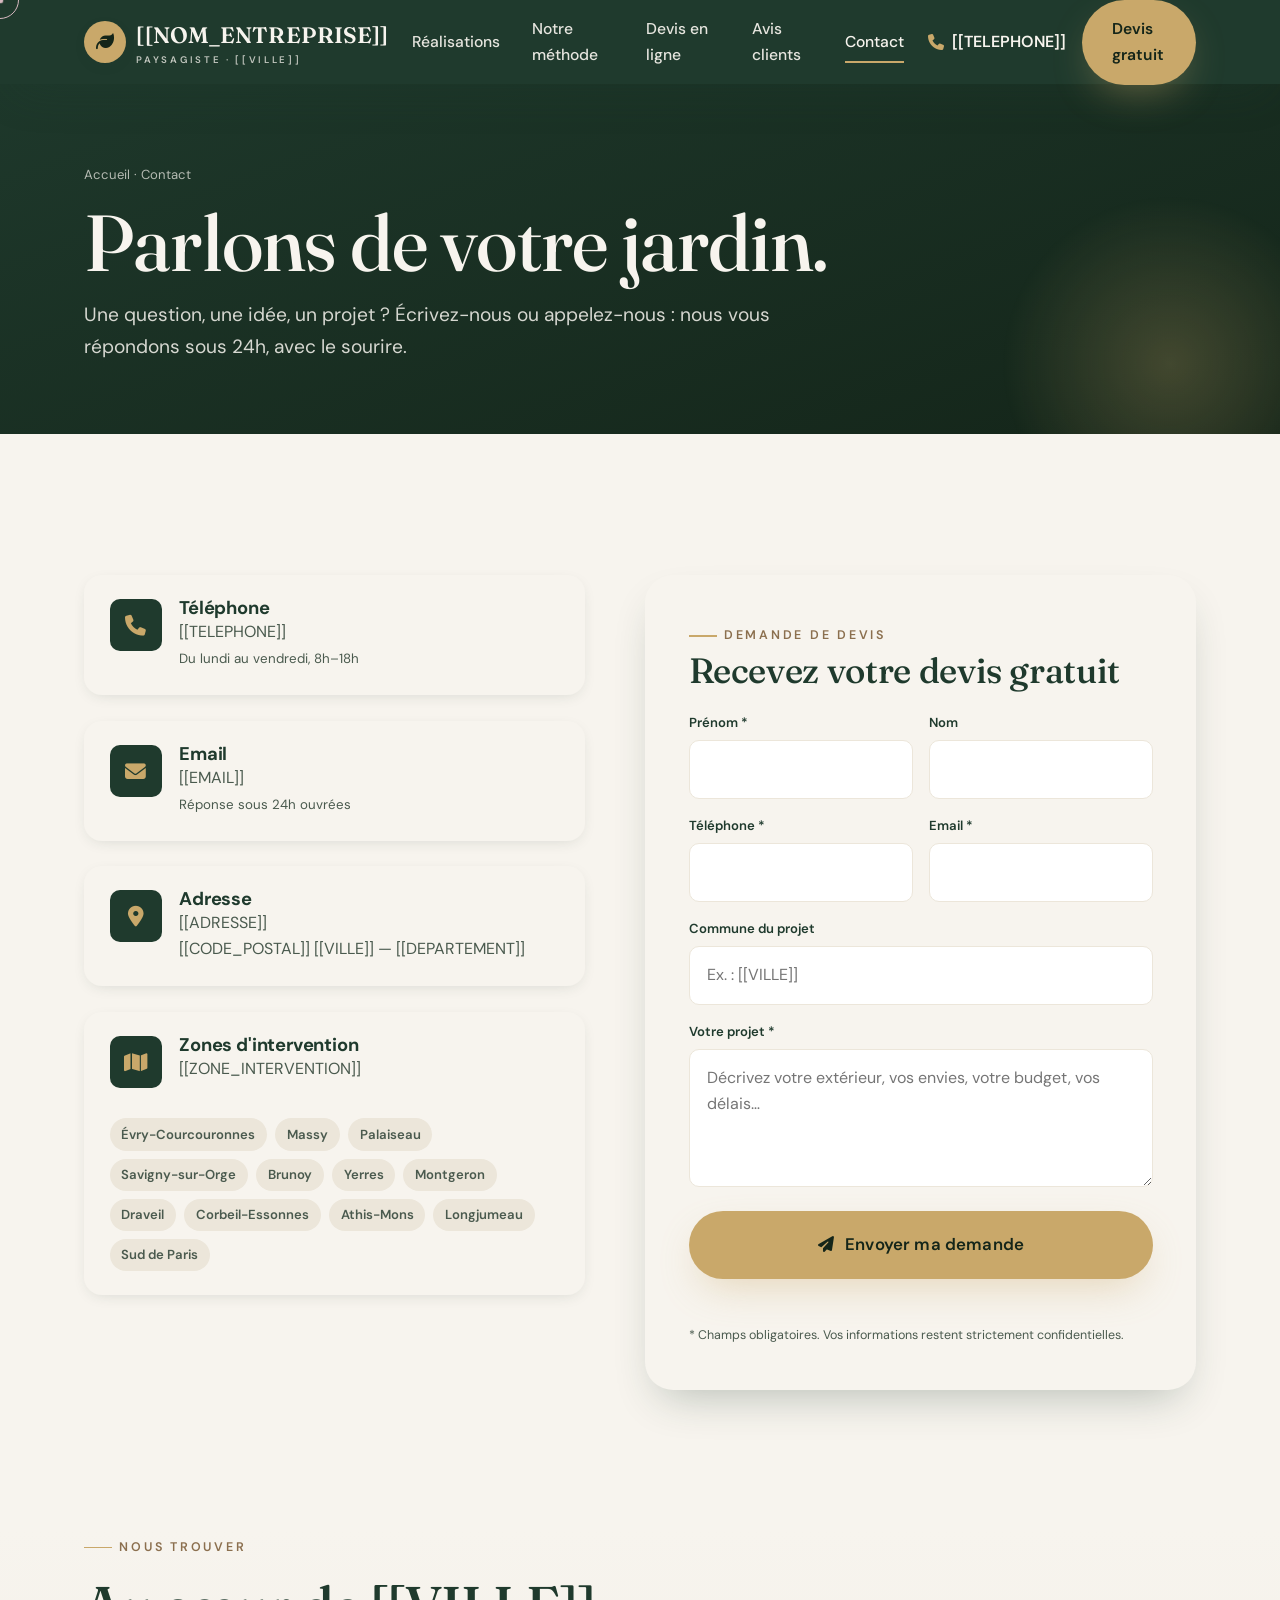
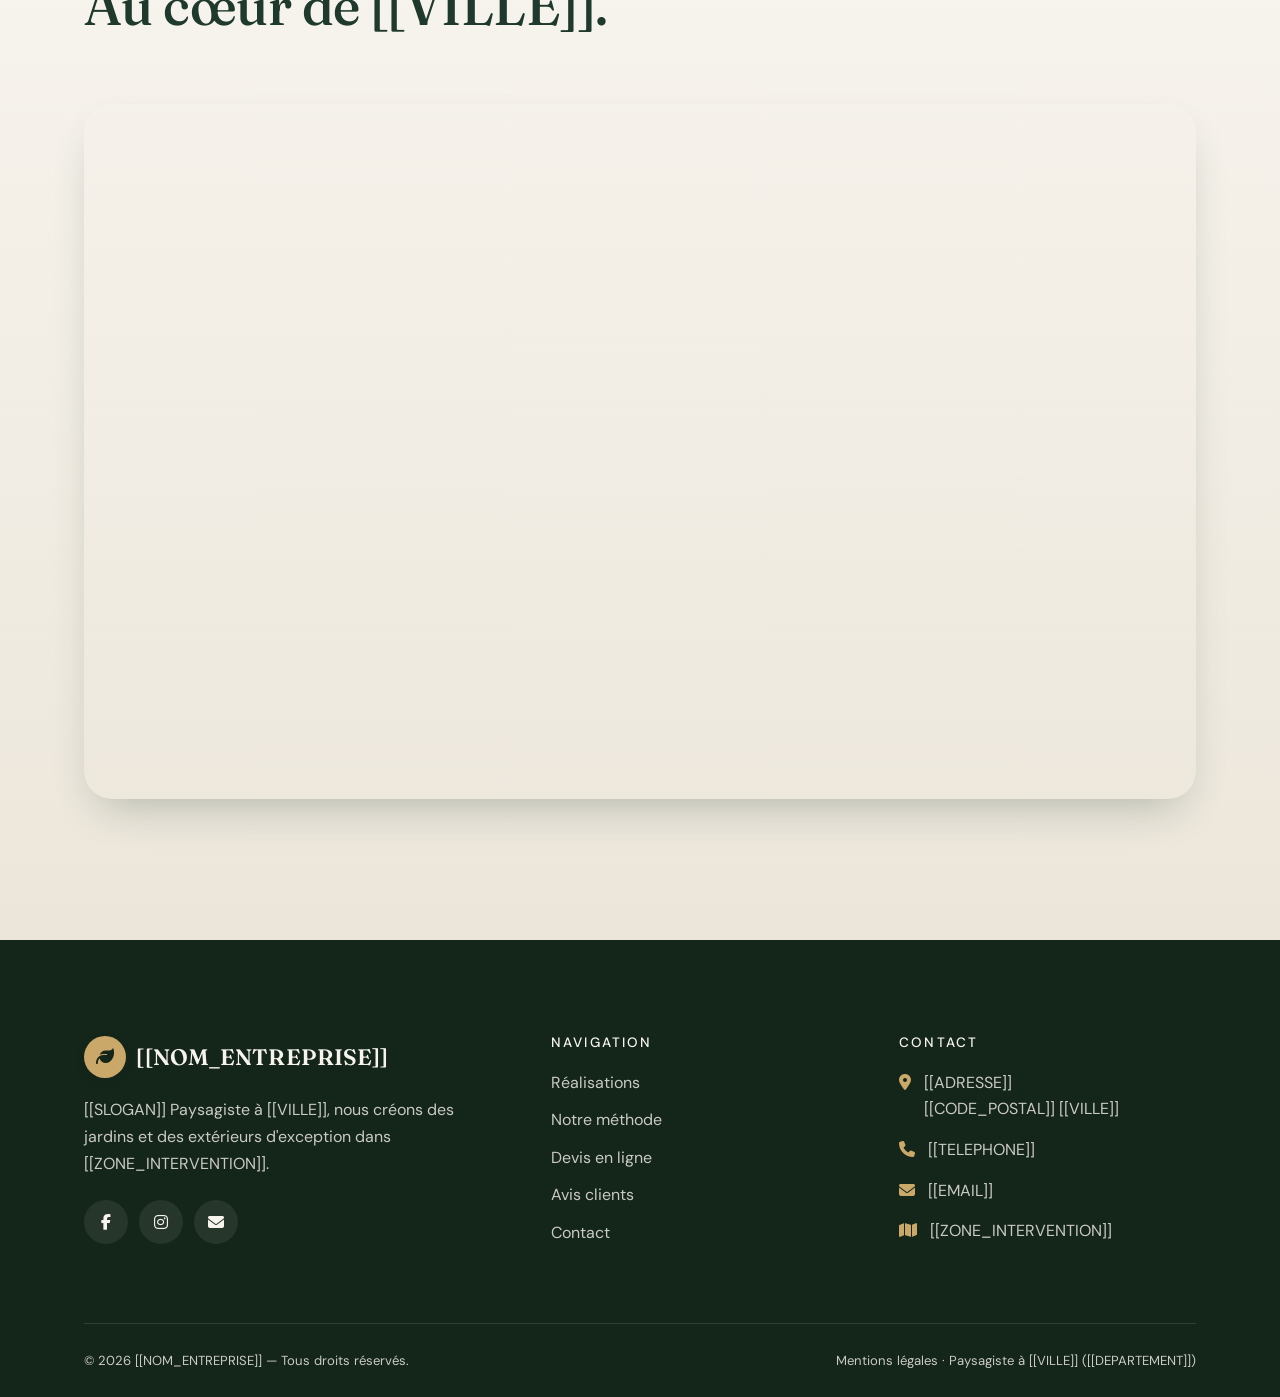
==== contact.html @ 87863a1e "first commit" ====
<!DOCTYPE html>
<html lang="fr">
<!-- =========================================================================
     VARIABLES À PERSONNALISER (présentes dans ce fichier)
     [[NOM_ENTREPRISE]] [[SLOGAN]] [[TELEPHONE]] [[TELEPHONE_INTL]] [[EMAIL]]
     [[ADRESSE]] [[CODE_POSTAL]] [[VILLE]] [[DEPARTEMENT]] [[ZONE_INTERVENTION]]
     [[NOTE_GOOGLE]] [[URL_FACEBOOK]] [[URL_INSTAGRAM]] [[URL_SITE]] [[FORMSPREE_ENDPOINT]]
     -> Voir PERSONNALISATION.md. La carte Google Maps utilise [[ADRESSE]] / [[VILLE]].
     ========================================================================= -->
<head>
  <meta charset="UTF-8">
  <meta name="viewport" content="width=device-width, initial-scale=1.0">

  <title>Contact — Paysagiste à [[VILLE]] | [[NOM_ENTREPRISE]]</title>
  <meta name="description" content="Contactez [[NOM_ENTREPRISE]], paysagiste à [[VILLE]] ([[DEPARTEMENT]]). Devis gratuit sous 24h. Téléphone [[TELEPHONE]], email [[EMAIL]]. Intervention dans [[ZONE_INTERVENTION]].">
  <link rel="canonical" href="[[URL_SITE]]/contact.html">
  <meta name="theme-color" content="#1F3A2D">

  <meta property="og:type" content="website">
  <meta property="og:title" content="Contact — [[NOM_ENTREPRISE]], paysagiste à [[VILLE]]">
  <meta property="og:description" content="Demandez votre devis gratuit. Paysagiste à [[VILLE]] et dans [[ZONE_INTERVENTION]].">
  <meta property="og:image" content="[[URL_SITE]]/images/og-image.svg">

  <link rel="icon" href="data:image/svg+xml,<svg xmlns='http://www.w3.org/2000/svg' viewBox='0 0 32 32'><rect width='32' height='32' rx='8' fill='%231F3A2D'/><text x='16' y='22' font-size='18' text-anchor='middle' fill='%23C9A86A' font-family='serif'>P</text></svg>">

  <link rel="preconnect" href="https://fonts.googleapis.com">
  <link rel="preconnect" href="https://fonts.gstatic.com" crossorigin>
  <link href="https://fonts.googleapis.com/css2?family=Fraunces:ital,opsz,wght@0,9..144,400;0,9..144,500;0,9..144,600;1,9..144,400&family=DM+Sans:opsz,wght@9..40,400;9..40,500;9..40,600;9..40,700&display=swap" rel="stylesheet">
  <link rel="stylesheet" href="https://cdnjs.cloudflare.com/ajax/libs/font-awesome/6.5.2/css/all.min.css">
  <link rel="stylesheet" href="style.css">

  <!-- Données structurées (page contact) -->
  <script type="application/ld+json">
  {
    "@context": "https://schema.org",
    "@type": "LandscapingBusiness",
    "name": "[[NOM_ENTREPRISE]]",
    "url": "[[URL_SITE]]",
    "telephone": "[[TELEPHONE_INTL]]",
    "email": "[[EMAIL]]",
    "address": {
      "@type": "PostalAddress",
      "streetAddress": "[[ADRESSE]]",
      "postalCode": "[[CODE_POSTAL]]",
      "addressLocality": "[[VILLE]]",
      "addressRegion": "[[DEPARTEMENT]]",
      "addressCountry": "FR"
    },
    "areaServed": "[[ZONE_INTERVENTION]]",
    "openingHours": "Mo-Fr 08:00-18:00"
  }
  </script>
</head>
<body>
  <a class="skip-link" href="#main">Aller au contenu</a>

  <!-- HEADER -->
  <header class="header header--solid">
    <div class="header__inner">
      <a class="brand" href="index.html" aria-label="[[NOM_ENTREPRISE]] — accueil">
        <span class="brand__mark"><i class="fa-solid fa-leaf" aria-hidden="true"></i></span>
        <span class="brand__name">[[NOM_ENTREPRISE]]<span class="brand__sub">Paysagiste · [[VILLE]]</span></span>
      </a>
      <nav class="nav" aria-label="Navigation principale">
        <a class="nav__link" href="realisations.html">Réalisations</a>
        <a class="nav__link" href="index.html#processus">Notre méthode</a>
        <a class="nav__link" href="index.html#simulateur">Devis en ligne</a>
        <a class="nav__link" href="index.html#temoignages">Avis clients</a>
        <a class="nav__link" href="contact.html" aria-current="page">Contact</a>
      </nav>
      <div class="header__cta">
        <a class="header__tel" href="tel:[[TELEPHONE_INTL]]"><i class="fa-solid fa-phone" aria-hidden="true"></i> [[TELEPHONE]]</a>
        <a class="btn btn--or" href="#form" data-magnetic="0.25">Devis gratuit</a>
        <button class="burger" aria-label="Ouvrir le menu" aria-controls="mobile-menu" aria-expanded="false"><span></span><span></span><span></span></button>
      </div>
    </div>
  </header>

  <nav class="mobile-menu" id="mobile-menu" aria-label="Menu mobile">
    <a href="realisations.html">Réalisations <i class="fa-solid fa-arrow-right"></i></a>
    <a href="index.html#processus">Notre méthode <i class="fa-solid fa-arrow-right"></i></a>
    <a href="index.html#simulateur">Devis en ligne <i class="fa-solid fa-arrow-right"></i></a>
    <a href="index.html#temoignages">Avis clients <i class="fa-solid fa-arrow-right"></i></a>
    <a href="contact.html">Contact <i class="fa-solid fa-arrow-right"></i></a>
    <a class="btn btn--or" href="#form">Obtenir mon devis gratuit</a>
  </nav>

  <main id="main">
    <!-- PAGE HERO -->
    <section class="page-hero" aria-label="Contact">
      <div class="container">
        <p class="page-hero__crumb"><a href="index.html">Accueil</a> · Contact</p>
        <h1 class="h-display" data-reveal>Parlons de votre jardin.</h1>
        <p class="lead" data-reveal data-reveal-delay="120">Une question, une idée, un projet ? Écrivez-nous ou appelez-nous : nous vous répondons sous 24h, avec le sourire.</p>
      </div>
    </section>

    <!-- CONTACT -->
    <section class="section section--cream" aria-label="Coordonnées et formulaire">
      <div class="container">
        <div class="contact-grid">
          <!-- Infos -->
          <div class="contact-info">
            <div class="contact-card" data-reveal>
              <span class="contact-card__icon"><i class="fa-solid fa-phone"></i></span>
              <div><h3>Téléphone</h3><p><a href="tel:[[TELEPHONE_INTL]]">[[TELEPHONE]]</a><br><small>Du lundi au vendredi, 8h–18h</small></p></div>
            </div>
            <div class="contact-card" data-reveal data-reveal-delay="80">
              <span class="contact-card__icon"><i class="fa-solid fa-envelope"></i></span>
              <div><h3>Email</h3><p><a href="mailto:[[EMAIL]]">[[EMAIL]]</a><br><small>Réponse sous 24h ouvrées</small></p></div>
            </div>
            <div class="contact-card" data-reveal data-reveal-delay="160">
              <span class="contact-card__icon"><i class="fa-solid fa-location-dot"></i></span>
              <div><h3>Adresse</h3><p>[[ADRESSE]]<br>[[CODE_POSTAL]] [[VILLE]] — [[DEPARTEMENT]]</p></div>
            </div>
            <div class="contact-card" data-reveal data-reveal-delay="240" style="flex-direction:column;align-items:flex-start">
              <div style="display:flex;gap:1.1rem;align-items:flex-start">
                <span class="contact-card__icon"><i class="fa-solid fa-map"></i></span>
                <div><h3>Zones d'intervention</h3><p>[[ZONE_INTERVENTION]]</p></div>
              </div>
              <div class="contact-zones" data-zones aria-label="Communes desservies"></div>
            </div>
          </div>

          <!-- Formulaire -->
          <div id="form" class="form-panel" data-reveal="right">
            <span class="eyebrow">Demande de devis</span>
            <h2 style="margin:.4rem 0 1.4rem;font-size:clamp(1.6rem,3vw,2.2rem)">Recevez votre devis gratuit</h2>
            <form class="js-form" action="[[FORMSPREE_ENDPOINT]]" method="POST" novalidate>
              <input type="text" name="_gotcha" class="hp" tabindex="-1" autocomplete="off" aria-hidden="true">
              <input type="hidden" name="_subject" value="Nouvelle demande de contact — [[NOM_ENTREPRISE]]">
              <input type="hidden" name="provenance" value="Page contact">
              <div class="field-row">
                <div class="field"><label for="c-prenom">Prénom *</label><input id="c-prenom" name="prénom" required></div>
                <div class="field"><label for="c-nom">Nom</label><input id="c-nom" name="nom"></div>
              </div>
              <div class="field-row">
                <div class="field"><label for="c-tel">Téléphone *</label><input id="c-tel" name="téléphone" type="tel" required></div>
                <div class="field"><label for="c-email">Email *</label><input id="c-email" name="email" type="email" required></div>
              </div>
              <div class="field"><label for="c-ville">Commune du projet</label><input id="c-ville" name="commune" placeholder="Ex. : [[VILLE]]"></div>
              <div class="field"><label for="c-msg">Votre projet *</label><textarea id="c-msg" name="message" rows="4" required placeholder="Décrivez votre extérieur, vos envies, votre budget, vos délais…"></textarea></div>
              <button type="submit" class="btn btn--or btn--block btn--lg"><i class="fa-solid fa-paper-plane"></i> Envoyer ma demande</button>
              <p class="form-status" role="status" aria-live="polite"></p>
              <p style="font-size:.78rem;color:var(--c-encre-2);margin-top:.8rem">* Champs obligatoires. Vos informations restent strictement confidentielles.</p>
            </form>
          </div>
        </div>
      </div>
    </section>

    <!-- CARTE GOOGLE MAPS -->
    <section class="section section--soft" style="padding-top:0" aria-label="Localisation">
      <div class="container">
        <div class="section-head" data-reveal>
          <span class="eyebrow">Nous trouver</span>
          <h2>Au cœur de [[VILLE]].</h2>
        </div>
        <!-- La carte recherche [[ADRESSE]], [[CODE_POSTAL]] [[VILLE]].
             Pour une carte « pro » avec clé API, remplacez par un embed Google Maps personnalisé. -->
        <div class="map-embed" data-reveal>
          <iframe
            title="Localisation de [[NOM_ENTREPRISE]] à [[VILLE]]"
            src="https://www.google.com/maps?q=[[ADRESSE]],+[[CODE_POSTAL]]+[[VILLE]]&output=embed"
            loading="lazy" referrerpolicy="no-referrer-when-downgrade" allowfullscreen></iframe>
        </div>
      </div>
    </section>
  </main>

  <!-- FOOTER -->
  <footer class="footer">
    <div class="container">
      <div class="footer__grid">
        <div class="footer__about-col">
          <a class="brand" href="index.html"><span class="brand__mark"><i class="fa-solid fa-leaf"></i></span><span class="brand__name">[[NOM_ENTREPRISE]]</span></a>
          <p class="footer__about">[[SLOGAN]] Paysagiste à [[VILLE]], nous créons des jardins et des extérieurs d'exception dans [[ZONE_INTERVENTION]].</p>
          <div class="footer__social">
            <a href="[[URL_FACEBOOK]]" aria-label="Facebook" target="_blank" rel="noopener"><i class="fa-brands fa-facebook-f"></i></a>
            <a href="[[URL_INSTAGRAM]]" aria-label="Instagram" target="_blank" rel="noopener"><i class="fa-brands fa-instagram"></i></a>
            <a href="mailto:[[EMAIL]]" aria-label="Email"><i class="fa-solid fa-envelope"></i></a>
          </div>
        </div>
        <div>
          <h4>Navigation</h4>
          <ul class="footer__list">
            <li><a href="realisations.html">Réalisations</a></li>
            <li><a href="index.html#processus">Notre méthode</a></li>
            <li><a href="index.html#simulateur">Devis en ligne</a></li>
            <li><a href="index.html#temoignages">Avis clients</a></li>
            <li><a href="contact.html">Contact</a></li>
          </ul>
        </div>
        <div>
          <h4>Contact</h4>
          <ul class="footer__contact">
            <li><i class="fa-solid fa-location-dot"></i> <span>[[ADRESSE]]<br>[[CODE_POSTAL]] [[VILLE]]</span></li>
            <li><i class="fa-solid fa-phone"></i> <a href="tel:[[TELEPHONE_INTL]]">[[TELEPHONE]]</a></li>
            <li><i class="fa-solid fa-envelope"></i> <a href="mailto:[[EMAIL]]">[[EMAIL]]</a></li>
            <li><i class="fa-solid fa-map"></i> <span>[[ZONE_INTERVENTION]]</span></li>
          </ul>
        </div>
      </div>
      <div class="footer__bottom">
        <span>© <span data-year>2026</span> [[NOM_ENTREPRISE]] — Tous droits réservés.</span>
        <span><a href="contact.html">Mentions légales</a> · Paysagiste à [[VILLE]] ([[DEPARTEMENT]])</span>
      </div>
    </div>
  </footer>

  <script src="config.js"></script>
  <script src="animations.js" defer></script>
  <script src="script.js" defer></script>
</body>
</html>
---- style.css ----
/* =========================================================================
   style.css — [[NOM_ENTREPRISE]] · Paysagiste premium
   -------------------------------------------------------------------------
   Sommaire
   01. Variables & thème (charte graphique)
   02. Reset & base
   03. Typographie
   04. Utilitaires de mise en page (container, section, titres)
   05. Boutons
   06. Header / navigation / menu mobile
   07. Hero (vidéo plein écran + réassurance)
   08. Compteurs / barre de réassurance
   09. Slider Avant / Après
   10. Cartes Réalisations (tilt 3D)
   11. Timeline Processus
   12. Simulateur de devis
   13. Témoignages (carrousel)
   14. CTA final
   15. Footer
   16. Modale / lightbox
   17. Page Réalisations (filtres + galerie)
   18. Page Contact
   19. Animations (reveals, feuilles, curseur)
   20. Accessibilité & prefers-reduced-motion
   21. Responsive
   ========================================================================= */

/* ============================ 01. VARIABLES ============================ */
:root {
  /* Couleurs charte */
  --c-foret:   #1F3A2D;   /* vert forêt profond, dominant */
  --c-foret-d: #142519;   /* forêt très sombre */
  --c-sauge:   #7C8A5E;   /* vert sauge / olive secondaire */
  --c-terre:   #8B6F4E;   /* terre / taupe chaud */
  --c-creme:   #F7F4EE;   /* blanc cassé */
  --c-creme-d: #ECE6DA;   /* crème ombré */
  --c-or:      #C9A86A;   /* accent doré / bronze */
  --c-or-clair:#E4D2A8;
  --c-encre:   #1B2A20;   /* texte sur crème */
  --c-encre-2: #4A5A4E;   /* texte secondaire */
  --c-blanc:   #FFFFFF;

  /* Typo */
  --f-titre: 'Fraunces', 'Cormorant Garamond', Georgia, serif;
  --f-corps: 'DM Sans', 'Inter', system-ui, -apple-system, sans-serif;

  /* Rayons */
  --r-s: 10px;
  --r-m: 18px;
  --r-l: 28px;
  --r-xl: 40px;
  --r-pill: 999px;

  /* Ombres chaudes et profondes */
  --sh-s: 0 4px 16px -6px rgba(31, 58, 45, .18);
  --sh-m: 0 20px 44px -16px rgba(31, 58, 45, .30);
  --sh-l: 0 44px 90px -28px rgba(20, 37, 25, .42);
  --sh-or: 0 16px 40px -12px rgba(201, 168, 106, .45);

  /* Transitions */
  --t-rapide: .2s cubic-bezier(.4, 0, .2, 1);
  --t-doux:   .45s cubic-bezier(.22, 1, .36, 1);
  --t-elastique: .6s cubic-bezier(.34, 1.56, .64, 1);

  /* Rythme */
  --container: 1240px;
  --gut: clamp(20px, 5vw, 80px);

  --header-h: 84px;
}

/* ============================ 02. RESET & BASE ============================ */
*, *::before, *::after { box-sizing: border-box; }
* { margin: 0; }

html { scroll-behavior: smooth; -webkit-text-size-adjust: 100%; }

body {
  font-family: var(--f-corps);
  color: var(--c-encre);
  background: var(--c-creme);
  line-height: 1.65;
  font-size: clamp(16px, 1.05vw, 18px);
  -webkit-font-smoothing: antialiased;
  text-rendering: optimizeLegibility;
  overflow-x: hidden;
}

img, svg, video { display: block; max-width: 100%; }
img { height: auto; }
a { color: inherit; text-decoration: none; }
button { font: inherit; cursor: pointer; border: none; background: none; color: inherit; }
ul { list-style: none; padding: 0; }
input, textarea, select { font: inherit; color: inherit; }

::selection { background: var(--c-or); color: var(--c-foret-d); }

/* Lien d'évitement (accessibilité) */
.skip-link {
  position: absolute; left: 12px; top: -60px;
  background: var(--c-foret); color: var(--c-creme);
  padding: 12px 20px; border-radius: var(--r-s); z-index: 2000;
  transition: top var(--t-rapide);
}
.skip-link:focus { top: 12px; }

:focus-visible {
  outline: 3px solid var(--c-or);
  outline-offset: 3px;
  border-radius: 4px;
}

/* ============================ 03. TYPOGRAPHIE ============================ */
h1, h2, h3, h4 {
  font-family: var(--f-titre);
  font-weight: 500;
  line-height: 1.06;
  letter-spacing: -0.01em;
  color: var(--c-foret);
}
.h-display { font-size: clamp(2.6rem, 6.2vw, 5.2rem); font-weight: 500; line-height: 1.02; }
h2 { font-size: clamp(2rem, 4.4vw, 3.4rem); }
h3 { font-size: clamp(1.3rem, 2.2vw, 1.7rem); }

.eyebrow {
  font-family: var(--f-corps);
  text-transform: uppercase;
  letter-spacing: .22em;
  font-size: .78rem;
  font-weight: 600;
  color: var(--c-terre);
  display: inline-flex; align-items: center; gap: .6em;
}
.eyebrow::before {
  content: ""; width: 28px; height: 1.5px; background: var(--c-or);
}
.eyebrow--center { justify-content: center; }
.lead { font-size: clamp(1.05rem, 1.5vw, 1.25rem); color: var(--c-encre-2); }
.text-or { color: var(--c-or); }
.serif-italic { font-family: var(--f-titre); font-style: italic; }

/* ============================ 04. LAYOUT ============================ */
.container { width: 100%; max-width: var(--container); margin-inline: auto; padding-inline: var(--gut); }

section { position: relative; }
.section { padding-block: clamp(72px, 11vw, 150px); }
.section--cream { background: var(--c-creme); }
.section--foret { background: var(--c-foret); color: var(--c-creme); }
.section--soft { background: linear-gradient(180deg, var(--c-creme) 0%, var(--c-creme-d) 100%); }

.section-head { max-width: 720px; margin-bottom: clamp(40px, 6vw, 70px); }
.section-head--center { margin-inline: auto; text-align: center; }
.section-head h2 { margin-top: .35em; }
.section-head .lead { margin-top: 1.1em; }
.section--foret .section-head h2 { color: var(--c-creme); }
.section--foret .eyebrow { color: var(--c-or-clair); }

/* ============================ 05. BOUTONS ============================ */
.btn {
  --bg: var(--c-foret); --fg: var(--c-creme);
  position: relative;
  display: inline-flex; align-items: center; justify-content: center; gap: .65em;
  padding: 1.05em 1.9em;
  background: var(--bg); color: var(--fg);
  border-radius: var(--r-pill);
  font-weight: 600; font-size: .98rem;
  letter-spacing: .01em;
  box-shadow: var(--sh-m);
  transition: transform var(--t-elastique), box-shadow var(--t-doux), background var(--t-rapide);
  will-change: transform;
  overflow: hidden;
}
.btn::after {
  content: ""; position: absolute; inset: 0;
  background: radial-gradient(120px circle at var(--mx, 50%) var(--my, 50%), rgba(255,255,255,.18), transparent 60%);
  opacity: 0; transition: opacity var(--t-doux);
}
.btn:hover::after { opacity: 1; }
.btn:hover { transform: translateY(-3px); box-shadow: var(--sh-l); }
.btn:active { transform: translateY(-1px) scale(.99); }

.btn--or { --bg: var(--c-or); --fg: var(--c-foret-d); box-shadow: var(--sh-or); }
.btn--or:hover { background: var(--c-or-clair); }
.btn--ghost {
  --bg: transparent; --fg: var(--c-creme);
  box-shadow: inset 0 0 0 1.5px rgba(247,244,238,.55);
}
.btn--ghost:hover { background: rgba(247,244,238,.12); box-shadow: inset 0 0 0 1.5px var(--c-creme); }
.btn--dark { --bg: var(--c-foret); --fg: var(--c-creme); }
.btn--lg { padding: 1.2em 2.3em; font-size: 1.05rem; }
.btn--block { width: 100%; }
.btn i { font-size: .95em; }

.link-arrow {
  display: inline-flex; align-items: center; gap: .5em;
  font-weight: 600; color: var(--c-foret);
  border-bottom: 1.5px solid transparent; padding-bottom: 2px;
  transition: gap var(--t-doux), border-color var(--t-doux);
}
.link-arrow i { transition: transform var(--t-doux); }
.link-arrow:hover { gap: .9em; border-color: var(--c-or); }
.link-arrow:hover i { transform: translateX(3px); }

/* ============================ 06. HEADER ============================ */
.header {
  position: fixed; inset: 0 0 auto 0; z-index: 1000;
  height: var(--header-h);
  display: flex; align-items: center;
  transition: background var(--t-doux), box-shadow var(--t-doux), height var(--t-doux);
}
.header__inner {
  width: 100%; max-width: var(--container); margin-inline: auto;
  padding-inline: var(--gut);
  display: flex; align-items: center; justify-content: space-between; gap: 1.5rem;
}
.brand { display: inline-flex; align-items: center; gap: .65rem; color: var(--c-creme); }
.brand__mark {
  width: 42px; height: 42px; border-radius: 50%;
  display: grid; place-items: center;
  background: var(--c-or); color: var(--c-foret-d);
  font-size: 1.15rem; box-shadow: var(--sh-s);
  transition: transform var(--t-elastique);
}
.brand:hover .brand__mark { transform: rotate(-12deg) scale(1.06); }
.brand__name { font-family: var(--f-titre); font-size: 1.4rem; font-weight: 600; letter-spacing: .005em; }
.brand__sub { display:block; font-family: var(--f-corps); font-size:.6rem; letter-spacing:.28em; text-transform:uppercase; opacity:.75; margin-top:-2px;}

.nav { display: flex; align-items: center; gap: clamp(1.2rem, 2.5vw, 2.4rem); }
.nav__link {
  position: relative; color: var(--c-creme); font-weight: 500; font-size: .98rem;
  padding: .4em 0; opacity: .92;
  transition: opacity var(--t-rapide);
}
.nav__link::after {
  content: ""; position: absolute; left: 0; bottom: -2px; height: 2px; width: 0;
  background: var(--c-or); transition: width var(--t-doux);
}
.nav__link:hover, .nav__link[aria-current="page"] { opacity: 1; }
.nav__link:hover::after, .nav__link[aria-current="page"]::after { width: 100%; }

.header__cta { display: inline-flex; align-items: center; gap: 1rem; }
.header__tel { color: var(--c-creme); font-weight: 600; display: inline-flex; align-items: center; gap: .5em; }
.header__tel i { color: var(--c-or); }

/* État après scroll : header opaque */
.header.is-scrolled {
  background: rgba(20, 37, 25, .82);
  backdrop-filter: blur(14px) saturate(1.2);
  -webkit-backdrop-filter: blur(14px) saturate(1.2);
  box-shadow: 0 10px 40px -20px rgba(0,0,0,.6);
  height: 72px;
}

/* Header sur fond clair (pages secondaires) */
.header--solid { background: var(--c-foret); box-shadow: var(--sh-m); }

/* Burger */
.burger {
  display: none; width: 46px; height: 46px; border-radius: var(--r-s);
  position: relative; z-index: 1100;
}
.burger span {
  position: absolute; left: 11px; right: 11px; height: 2px; border-radius: 2px;
  background: var(--c-creme); transition: transform var(--t-doux), opacity var(--t-rapide), top var(--t-doux);
}
.burger span:nth-child(1) { top: 16px; }
.burger span:nth-child(2) { top: 22px; }
.burger span:nth-child(3) { top: 28px; }
.burger.is-open span:nth-child(1) { top: 22px; transform: rotate(45deg); }
.burger.is-open span:nth-child(2) { opacity: 0; }
.burger.is-open span:nth-child(3) { top: 22px; transform: rotate(-45deg); }

/* Drawer mobile */
.mobile-menu {
  position: fixed; inset: 0; z-index: 1050;
  background: var(--c-foret-d);
  display: flex; flex-direction: column; justify-content: center; gap: .4rem;
  padding: var(--gut);
  transform: translateY(-100%);
  transition: transform var(--t-doux);
  visibility: hidden;
}
.mobile-menu.is-open { transform: translateY(0); visibility: visible; }
.mobile-menu a {
  color: var(--c-creme); font-family: var(--f-titre); font-size: 2rem; padding: .35em 0;
  border-bottom: 1px solid rgba(247,244,238,.1);
  display: flex; justify-content: space-between; align-items: center;
}
.mobile-menu a i { color: var(--c-or); font-size: 1rem; }
.mobile-menu .btn { margin-top: 1.4rem; }
.mobile-menu__contact { margin-top: 2rem; color: var(--c-creme); opacity:.85; }
.mobile-menu__contact a { font-family: var(--f-corps); font-size: 1rem; border:none; padding:.2em 0;}

/* ============================ 07. HERO ============================ */
.hero {
  position: relative; min-height: 100svh; min-height: 100vh;
  display: flex; align-items: flex-end;
  padding-top: var(--header-h);
  overflow: hidden; color: var(--c-creme);
  isolation: isolate;
}
.hero__media { position: absolute; inset: 0; z-index: -2; }
.hero__media video, .hero__media img {
  width: 100%; height: 100%; object-fit: cover;
}
.hero__overlay {
  position: absolute; inset: 0; z-index: -1;
  background:
    linear-gradient(180deg, rgba(20,37,25,.55) 0%, rgba(20,37,25,.15) 35%, rgba(20,37,25,.65) 100%),
    radial-gradient(120% 80% at 80% 10%, transparent 40%, rgba(20,37,25,.55) 100%);
}
.hero__leaves { position: absolute; inset: 0; z-index: -1; pointer-events: none; }

.hero__inner { width: 100%; padding-bottom: clamp(40px, 7vw, 88px); }
.hero__content { max-width: 920px; }
.hero h1 { color: var(--c-creme); text-shadow: 0 4px 30px rgba(0,0,0,.35); }
.hero h1 em { font-style: italic; color: var(--c-or-clair); }
.hero__sub {
  margin-top: 1.4rem; max-width: 580px;
  font-size: clamp(1.05rem, 1.6vw, 1.3rem); color: rgba(247,244,238,.92);
}
.hero__actions { margin-top: 2.2rem; display: flex; flex-wrap: wrap; gap: 1rem; }

.hero__scroll {
  position: absolute; left: 50%; bottom: 22px; transform: translateX(-50%);
  display: flex; flex-direction: column; align-items: center; gap: .5rem;
  color: rgba(247,244,238,.8); font-size: .72rem; letter-spacing: .2em; text-transform: uppercase;
  z-index: 2;
}
.hero__scroll .mouse {
  width: 24px; height: 38px; border: 2px solid rgba(247,244,238,.6); border-radius: 14px;
  position: relative;
}
.hero__scroll .mouse::after {
  content: ""; position: absolute; left: 50%; top: 7px; width: 4px; height: 7px; border-radius: 2px;
  background: var(--c-creme); transform: translateX(-50%);
  animation: scrollDot 1.8s ease-in-out infinite;
}
@keyframes scrollDot { 0%{opacity:0;transform:translate(-50%,0)} 40%{opacity:1} 80%{opacity:0;transform:translate(-50%,10px)} }

/* ============================ 08. RÉASSURANCE / COMPTEURS ============================ */
.reassure {
  margin-top: 2.6rem;
  display: flex; flex-wrap: wrap; gap: 1px;
  background: rgba(247,244,238,.16);
  border: 1px solid rgba(247,244,238,.22);
  border-radius: var(--r-l);
  overflow: hidden;
  backdrop-filter: blur(10px); -webkit-backdrop-filter: blur(10px);
  max-width: 760px;
}
.reassure__item {
  flex: 1 1 200px; padding: 1.1rem 1.4rem;
  background: rgba(20,37,25,.28);
  display: flex; align-items: center; gap: .9rem;
}
.reassure__icon { color: var(--c-or); font-size: 1.4rem; }
.reassure__num { font-family: var(--f-titre); font-size: 1.6rem; font-weight: 600; line-height: 1; color: var(--c-creme); }
.reassure__num .star { color: var(--c-or); }
.reassure__label { font-size: .82rem; opacity: .82; line-height: 1.25; }

/* Bloc de stats réutilisable (count-up) */
.stat__num { font-family: var(--f-titre); font-weight: 600; }

/* ============================ 09. AVANT / APRÈS ============================ */
.ba-grid { display: grid; gap: clamp(28px, 4vw, 48px); }
@media (min-width: 900px) { .ba-grid { grid-template-columns: 1fr 1fr; } }

.ba {
  --pos: 50%;
  position: relative; aspect-ratio: 3 / 2; border-radius: var(--r-l);
  overflow: hidden; box-shadow: var(--sh-l);
  cursor: ew-resize; user-select: none; touch-action: pan-y;
  background: var(--c-creme-d);
}
.ba__img { position: absolute; inset: 0; width: 100%; height: 100%; }
.ba__img img { width: 100%; height: 100%; object-fit: cover; pointer-events: none; }
.ba__img--before { clip-path: inset(0 calc(100% - var(--pos)) 0 0); z-index: 2; }
.ba__label {
  position: absolute; top: 14px; z-index: 4;
  padding: .4em 1em; border-radius: var(--r-pill);
  font-size: .74rem; font-weight: 700; letter-spacing: .12em; text-transform: uppercase;
  background: rgba(20,37,25,.7); color: var(--c-creme); backdrop-filter: blur(4px);
}
.ba__label--before { left: 14px; }
.ba__label--after { right: 14px; background: var(--c-or); color: var(--c-foret-d); }
.ba__handle {
  position: absolute; top: 0; bottom: 0; left: var(--pos); z-index: 3;
  width: 3px; background: var(--c-creme); transform: translateX(-50%);
  box-shadow: 0 0 0 1px rgba(20,37,25,.15);
}
.ba__grip {
  position: absolute; top: 50%; left: 50%; transform: translate(-50%, -50%);
  width: 52px; height: 52px; border-radius: 50%;
  background: var(--c-creme); color: var(--c-foret);
  display: grid; place-items: center; gap: 0;
  box-shadow: var(--sh-m);
  transition: transform var(--t-elastique);
}
.ba:hover .ba__grip { transform: translate(-50%,-50%) scale(1.08); }
.ba__grip i { font-size: .8rem; }
.ba__grip i + i { margin-left: 2px; }
.ba:focus-visible { outline: 3px solid var(--c-or); outline-offset: 4px; }
.ba__caption { margin-top: 1rem; font-weight: 600; color: var(--c-foret); }
.ba__caption span { display:block; font-family:var(--f-corps); font-weight:400; color: var(--c-encre-2); font-size:.9rem; }

/* ============================ 10. RÉALISATIONS (TILT) ============================ */
.real-grid {
  display: grid; gap: clamp(22px, 3vw, 34px);
  grid-template-columns: repeat(auto-fit, minmax(300px, 1fr));
}
.real-card {
  --rx: 0deg; --ry: 0deg; --gx: 50%; --gy: 50%;
  position: relative; border-radius: var(--r-l); overflow: hidden;
  background: var(--c-foret-d); color: var(--c-creme);
  box-shadow: var(--sh-m);
  transform: perspective(900px) rotateX(var(--rx)) rotateY(var(--ry));
  transform-style: preserve-3d;
  transition: box-shadow var(--t-doux), transform var(--t-doux);
  cursor: pointer; text-align: left; width: 100%;
}
.real-card:hover { box-shadow: var(--sh-l); }
.real-card__media { position: relative; aspect-ratio: 4 / 3; overflow: hidden; }
.real-card__media img {
  width: 100%; height: 100%; object-fit: cover;
  transition: transform var(--t-doux);
}
.real-card:hover .real-card__media img { transform: scale(1.07); }
.real-card__media::after {
  content: ""; position: absolute; inset: 0;
  background: linear-gradient(180deg, transparent 35%, rgba(20,37,25,.85) 100%);
}
/* reflet (glare) qui suit la souris */
.real-card__glare {
  position: absolute; inset: 0; z-index: 3; pointer-events: none;
  background: radial-gradient(180px circle at var(--gx) var(--gy), rgba(255,255,255,.28), transparent 60%);
  opacity: 0; transition: opacity var(--t-doux); mix-blend-mode: soft-light;
}
.real-card:hover .real-card__glare { opacity: 1; }
.real-card__tag {
  position: absolute; top: 14px; left: 14px; z-index: 4;
  padding: .35em .9em; border-radius: var(--r-pill);
  background: rgba(247,244,238,.92); color: var(--c-foret);
  font-size: .72rem; font-weight: 700; letter-spacing: .08em; text-transform: uppercase;
}
.real-card__body {
  position: relative; z-index: 4;
  padding: 1.4rem 1.5rem 1.6rem;
  margin-top: -3.5rem; transform: translateZ(40px);
}
.real-card__body h3 { color: var(--c-creme); }
.real-card__meta {
  display: flex; flex-wrap: wrap; gap: 1.2rem; margin-top: .9rem;
  font-size: .82rem; color: rgba(247,244,238,.85);
}
.real-card__meta span { display: inline-flex; align-items: center; gap: .45em; }
.real-card__meta i { color: var(--c-or); }
.real-card__cta {
  margin-top: 1.1rem; display: inline-flex; align-items: center; gap: .5em;
  color: var(--c-or-clair); font-weight: 600; font-size: .9rem;
}
.real-card__cta i { transition: transform var(--t-doux); }
.real-card:hover .real-card__cta i { transform: translateX(4px); }

/* ============================ 11. TIMELINE PROCESSUS ============================ */
.process { --progress: 0; }
.process__track {
  position: relative;
  display: grid; gap: 2.5rem;
}
/* ligne verticale (mobile) */
.process__line {
  position: absolute; left: 27px; top: 10px; bottom: 10px; width: 3px;
  background: rgba(124,138,94,.28); border-radius: 3px;
}
.process__line::after {
  content: ""; position: absolute; inset: 0 0 auto 0; width: 100%;
  height: calc(var(--progress) * 100%);
  background: linear-gradient(180deg, var(--c-sauge), var(--c-or));
  border-radius: 3px; transition: height .2s linear;
}
.process__step {
  position: relative; padding-left: 78px;
  display: flex; flex-direction: column; gap: .4rem;
}
.process__num {
  position: absolute; left: 0; top: 0;
  width: 56px; height: 56px; border-radius: 50%;
  display: grid; place-items: center;
  background: var(--c-creme); color: var(--c-foret);
  border: 3px solid rgba(124,138,94,.3);
  font-size: 1.3rem; box-shadow: var(--sh-s);
  transition: transform var(--t-elastique), border-color var(--t-doux), background var(--t-doux), color var(--t-doux);
  z-index: 1;
}
.process__step.is-active .process__num {
  background: var(--c-foret); color: var(--c-or); border-color: var(--c-or);
  transform: scale(1.08);
}
.process__step h3 { font-size: 1.35rem; }
.process__step p { color: var(--c-encre-2); max-width: 46ch; }
.process__step .step-tag { font-size:.78rem; font-weight:700; letter-spacing:.16em; text-transform:uppercase; color: var(--c-terre);}

/* Disposition horizontale sur grand écran */
@media (min-width: 1000px) {
  .process__track { grid-template-columns: repeat(4, 1fr); gap: 1.5rem; }
  .process__line { left: 6%; right: 6%; top: 28px; bottom: auto; width: 88%; height: 3px; }
  .process__line::after { width: calc(var(--progress) * 100%); height: 100%; background: linear-gradient(90deg, var(--c-sauge), var(--c-or)); transition: width .2s linear; }
  .process__step { padding-left: 0; padding-top: 76px; text-align: left; }
  .process__num { left: 0; }
}

/* ============================ 12. SIMULATEUR ============================ */
.simulateur { position: relative; }
.simu-wrap {
  display: grid; gap: clamp(30px, 4vw, 56px); align-items: start;
}
@media (min-width: 960px) { .simu-wrap { grid-template-columns: .9fr 1.1fr; } }

.simu-aside h2 { margin-top: .4rem; }
.simu-aside .lead { margin-top: 1rem; }
.simu-points { margin-top: 1.8rem; display: grid; gap: 1rem; }
.simu-points li { display: flex; gap: .9rem; align-items: flex-start; color: var(--c-creme); opacity:.92; }
.simu-points i { color: var(--c-or); margin-top: .25em; }

.simu-card {
  background: var(--c-creme); color: var(--c-encre);
  border-radius: var(--r-l); box-shadow: var(--sh-l);
  padding: clamp(24px, 3.4vw, 44px);
  position: relative; overflow: hidden;
}
.simu-progress { height: 6px; border-radius: 6px; background: var(--c-creme-d); overflow: hidden; margin-bottom: .6rem; }
.simu-progress__bar { height: 100%; width: 0; background: linear-gradient(90deg, var(--c-sauge), var(--c-or)); border-radius: 6px; transition: width var(--t-doux); }
.simu-meta { display: flex; justify-content: space-between; font-size: .8rem; color: var(--c-encre-2); margin-bottom: 1.6rem; }

.simu-steps { position: relative; }
.simu-step {
  position: absolute; inset: 0; opacity: 0; visibility: hidden;
  transform: translateX(32px);
  transition: opacity var(--t-doux), transform var(--t-doux), visibility var(--t-doux);
}
.simu-step.is-active { position: relative; opacity: 1; visibility: visible; transform: none; }
.simu-step.is-prev { transform: translateX(-32px); }

.simu-q-icon {
  width: 64px; height: 64px; border-radius: var(--r-m);
  display: grid; place-items: center; font-size: 1.6rem;
  background: var(--c-foret); color: var(--c-or); margin-bottom: 1.1rem;
}
.simu-step h3 { font-size: clamp(1.3rem, 2.4vw, 1.8rem); }
.simu-step .simu-help { color: var(--c-encre-2); margin-top: .5rem; }

/* slider surface */
.simu-surface__val { font-family: var(--f-titre); font-size: clamp(2.6rem, 6vw, 3.8rem); color: var(--c-foret); line-height: 1; margin: 1.2rem 0 .2rem; }
.simu-surface__val span { font-size: 1.4rem; color: var(--c-terre); }
input[type="range"].simu-range {
  -webkit-appearance: none; appearance: none; width: 100%; height: 8px; border-radius: 8px;
  background: var(--c-creme-d); margin: 1.4rem 0 .6rem; cursor: pointer;
}
input[type="range"].simu-range::-webkit-slider-thumb {
  -webkit-appearance: none; width: 30px; height: 30px; border-radius: 50%;
  background: var(--c-or); border: 4px solid var(--c-creme); box-shadow: var(--sh-m); cursor: grab;
}
input[type="range"].simu-range::-moz-range-thumb {
  width: 30px; height: 30px; border-radius: 50%; border: 4px solid var(--c-creme);
  background: var(--c-or); box-shadow: var(--sh-m); cursor: grab;
}
.simu-chips { display: flex; flex-wrap: wrap; gap: .5rem; margin-top: 1.2rem; }
.simu-chip {
  padding: .55em 1.1em; border-radius: var(--r-pill);
  background: var(--c-creme-d); font-size: .85rem; font-weight: 600; color: var(--c-encre-2);
  transition: background var(--t-rapide), color var(--t-rapide);
}
.simu-chip.is-on, .simu-chip:hover { background: var(--c-foret); color: var(--c-creme); }

/* boutons oui/non */
.simu-choices { display: grid; grid-template-columns: 1fr 1fr; gap: 1rem; margin-top: 1.6rem; }
.simu-choice {
  padding: 1.4rem 1rem; border-radius: var(--r-m);
  background: var(--c-creme-d); text-align: center;
  font-weight: 700; font-size: 1.05rem; color: var(--c-foret);
  border: 2px solid transparent;
  transition: transform var(--t-elastique), border-color var(--t-doux), background var(--t-doux);
  display: flex; flex-direction: column; align-items: center; gap: .5rem;
}
.simu-choice i { font-size: 1.5rem; color: var(--c-sauge); transition: color var(--t-doux); }
.simu-choice:hover { transform: translateY(-3px); }
.simu-choice.is-selected { background: var(--c-foret); color: var(--c-creme); border-color: var(--c-or); }
.simu-choice.is-selected i { color: var(--c-or); }

.simu-nav { display: flex; justify-content: space-between; gap: 1rem; margin-top: 2rem; }
.simu-back {
  display: inline-flex; align-items: center; gap: .5em; color: var(--c-encre-2); font-weight: 600;
  transition: color var(--t-rapide), opacity var(--t-rapide);
}
.simu-back:hover { color: var(--c-foret); }
.simu-back[disabled] { opacity: .35; cursor: not-allowed; }

/* écran résultat */
.simu-result { text-align: center; }
.simu-result__label { color: var(--c-encre-2); }
.simu-result__range {
  font-family: var(--f-titre); font-weight: 600; color: var(--c-foret);
  font-size: clamp(2rem, 5.5vw, 3.2rem); line-height: 1.1; margin: .6rem 0;
}
.simu-result__range .sep { color: var(--c-terre); font-style: italic; font-size: .7em; }
.simu-disclaimer { font-size: .8rem; color: var(--c-encre-2); margin-top: .4rem; }
.simu-recap { display: flex; flex-wrap: wrap; gap: .5rem; justify-content: center; margin: 1.4rem 0; }
.simu-recap span { padding: .4em .9em; border-radius: var(--r-pill); background: var(--c-creme-d); font-size: .8rem; font-weight: 600; }

/* formulaire (réutilisé) */
.field { margin-bottom: 1rem; text-align: left; }
.field label { display: block; font-size: .82rem; font-weight: 600; margin-bottom: .4rem; color: var(--c-foret); }
.field input, .field textarea {
  width: 100%; padding: .95em 1.1em; border-radius: var(--r-s);
  background: var(--c-blanc); border: 1.5px solid var(--c-creme-d);
  transition: border-color var(--t-rapide), box-shadow var(--t-rapide);
}
.field input:focus, .field textarea:focus { outline: none; border-color: var(--c-sauge); box-shadow: 0 0 0 4px rgba(124,138,94,.18); }
.field textarea { resize: vertical; min-height: 110px; }
.field-row { display: grid; gap: 1rem; }
@media (min-width: 560px) { .field-row { grid-template-columns: 1fr 1fr; } }
.hp { position: absolute; left: -9999px; opacity: 0; height: 0; width: 0; overflow: hidden; } /* honeypot */

.form-status { margin-top: 1rem; font-weight: 600; font-size: .92rem; min-height: 1.2em; }
.form-status.is-ok { color: var(--c-sauge); }
.form-status.is-err { color: #b4452f; }
.form-success {
  text-align: center; padding: 1rem 0;
}
.form-success i { font-size: 2.6rem; color: var(--c-sauge); }
.form-success h3 { margin: .6rem 0 .3rem; }

/* ============================ 13. TÉMOIGNAGES ============================ */
.carousel { position: relative; }
.carousel__viewport { overflow: hidden; border-radius: var(--r-l); }
.carousel__track { display: flex; gap: clamp(18px, 2.4vw, 28px); transition: transform var(--t-doux); will-change: transform; }
.t-card {
  flex: 0 0 min(420px, 86%);
  background: var(--c-creme); border-radius: var(--r-l); padding: 2rem;
  box-shadow: var(--sh-m); display: flex; flex-direction: column; gap: 1rem;
}
.section--foret .t-card { color: var(--c-encre); }
.t-card__stars { color: var(--c-or); display: flex; gap: .15rem; font-size: 1rem; }
.t-card__text { font-family: var(--f-titre); font-size: 1.25rem; line-height: 1.4; color: var(--c-foret); font-style: italic; }
.t-card__author { display: flex; align-items: center; gap: .8rem; margin-top: auto; }
.t-card__author img { width: 48px; height: 48px; border-radius: 50%; }
.t-card__author b { display: block; }
.t-card__author small { color: var(--c-encre-2); }
.t-card__google { margin-left:auto; color: var(--c-sauge); font-size:1.4rem; }

/* carte vidéo */
.t-video { flex: 0 0 min(420px, 86%); position: relative; border-radius: var(--r-l); overflow: hidden; box-shadow: var(--sh-m); aspect-ratio: 16/10; }
.t-video img { width:100%; height:100%; object-fit: cover; }
.t-video__play {
  position: absolute; inset: 0; display: grid; place-items: center;
  background: linear-gradient(180deg, rgba(20,37,25,.1), rgba(20,37,25,.6));
}
.t-video__play span {
  width: 70px; height: 70px; border-radius: 50%; background: var(--c-or); color: var(--c-foret-d);
  display: grid; place-items: center; font-size: 1.3rem; box-shadow: var(--sh-or);
  transition: transform var(--t-elastique);
}
.t-video:hover .t-video__play span { transform: scale(1.1); }
.t-video__name { position:absolute; left:18px; bottom:16px; color:var(--c-creme); font-weight:600; z-index:2; }

.carousel__controls { display: flex; gap: .6rem; justify-content: center; align-items: center; margin-top: 1.8rem; }
.carousel__btn {
  width: 50px; height: 50px; border-radius: 50%;
  background: var(--c-creme); color: var(--c-foret); box-shadow: var(--sh-s);
  display: grid; place-items: center; transition: transform var(--t-elastique), background var(--t-rapide);
}
.section--foret .carousel__btn { background: rgba(247,244,238,.12); color: var(--c-creme); box-shadow:none; border:1px solid rgba(247,244,238,.25); }
.carousel__btn:hover { transform: scale(1.08); }
.carousel__btn:disabled { opacity: .4; cursor: not-allowed; transform: none; }
.carousel__dots { display: flex; gap: .5rem; margin-inline: .6rem; }
.carousel__dot { width: 9px; height: 9px; border-radius: 50%; background: rgba(124,138,94,.4); transition: width var(--t-doux), background var(--t-doux); }
.carousel__dot.is-active { width: 26px; border-radius: 6px; background: var(--c-or); }

/* ============================ 14. CTA FINAL ============================ */
.cta-final { position: relative; overflow: hidden; }
.cta-band {
  position: relative;
  background: linear-gradient(135deg, var(--c-foret) 0%, var(--c-foret-d) 60%, #0e1c13 100%);
  border-radius: var(--r-xl); padding: clamp(36px, 6vw, 72px);
  color: var(--c-creme); box-shadow: var(--sh-l);
  display: grid; gap: clamp(28px, 4vw, 48px); align-items: center;
  overflow: hidden;
}
@media (min-width: 900px) { .cta-band { grid-template-columns: 1fr 1fr; } }
.cta-band::before {
  content: ""; position: absolute; right: -80px; top: -80px; width: 360px; height: 360px;
  background: radial-gradient(circle, rgba(201,168,106,.35), transparent 70%); pointer-events: none;
}
.cta-band h2 { color: var(--c-creme); }
.cta-band .lead { color: rgba(247,244,238,.86); margin-top: 1rem; }
.cta-form { background: rgba(247,244,238,.06); border: 1px solid rgba(247,244,238,.16); border-radius: var(--r-l); padding: clamp(20px, 3vw, 32px); }
.cta-form .field label { color: var(--c-creme); }
.cta-form .field input, .cta-form .field textarea { background: rgba(247,244,238,.95); border-color: transparent; }
.cta-trust { display:flex; gap:1.4rem; flex-wrap:wrap; margin-top:1.6rem; }
.cta-trust span { display:inline-flex; align-items:center; gap:.5em; font-size:.85rem; opacity:.85; }
.cta-trust i { color: var(--c-or); }

/* ============================ 15. FOOTER ============================ */
.footer { background: var(--c-foret-d); color: rgba(247,244,238,.8); padding-top: clamp(56px, 8vw, 96px); }
.footer__grid {
  display: grid; gap: clamp(32px, 4vw, 56px);
  grid-template-columns: 1.4fr 1fr 1fr;
}
.footer h4 { color: var(--c-creme); font-family: var(--f-corps); font-size: .85rem; letter-spacing: .16em; text-transform: uppercase; margin-bottom: 1.2rem; }
.footer .brand { color: var(--c-creme); margin-bottom: 1.1rem; }
.footer__about { max-width: 36ch; line-height: 1.7; }
.footer__list li { margin-bottom: .7rem; }
.footer__list a, .footer__contact a { transition: color var(--t-rapide); }
.footer__list a:hover, .footer__contact a:hover { color: var(--c-or); }
.footer__contact li { display: flex; gap: .8rem; margin-bottom: .9rem; align-items: flex-start; }
.footer__contact i { color: var(--c-or); margin-top: .25em; }
.footer__social { display: flex; gap: .7rem; margin-top: 1.4rem; }
.footer__social a {
  width: 44px; height: 44px; border-radius: 50%; display: grid; place-items: center;
  background: rgba(247,244,238,.08); color: var(--c-creme);
  transition: background var(--t-doux), transform var(--t-elastique);
}
.footer__social a:hover { background: var(--c-or); color: var(--c-foret-d); transform: translateY(-3px); }
.footer__bottom {
  margin-top: clamp(40px, 5vw, 64px); padding: 1.6rem 0;
  border-top: 1px solid rgba(247,244,238,.12);
  display: flex; flex-wrap: wrap; gap: 1rem; justify-content: space-between; font-size: .82rem;
}
.footer__bottom a:hover { color: var(--c-or); }

/* ============================ 16. MODALE / LIGHTBOX ============================ */
.modal {
  position: fixed; inset: 0; z-index: 1500;
  display: grid; place-items: center; padding: clamp(16px, 4vw, 48px);
  background: rgba(15, 25, 18, .82); backdrop-filter: blur(8px);
  opacity: 0; visibility: hidden; transition: opacity var(--t-doux), visibility var(--t-doux);
}
.modal.is-open { opacity: 1; visibility: visible; }
.modal__dialog {
  position: relative;
  background: var(--c-creme); border-radius: var(--r-l); overflow: hidden;
  width: min(960px, 100%); max-height: 90vh; display: flex; flex-direction: column;
  box-shadow: var(--sh-l); transform: translateY(24px) scale(.98); transition: transform var(--t-doux);
}
.modal.is-open .modal__dialog { transform: none; }
.modal__close {
  position: absolute; top: 18px; right: 18px; z-index: 5;
  width: 46px; height: 46px; border-radius: 50%; background: var(--c-creme); color: var(--c-foret);
  display: grid; place-items: center; box-shadow: var(--sh-m); font-size: 1.1rem;
  transition: transform var(--t-elastique), background var(--t-rapide);
}
.modal__close:hover { transform: rotate(90deg); background: var(--c-or); }
.modal__body { overflow-y: auto; }
.modal__hero { position: relative; aspect-ratio: 16/9; background: var(--c-foret-d); }
.modal__hero img { width: 100%; height: 100%; object-fit: cover; }
.modal__thumbs { display: flex; gap: .6rem; padding: .8rem; overflow-x: auto; background: var(--c-creme-d); }
.modal__thumbs img { width: 90px; height: 64px; object-fit: cover; border-radius: var(--r-s); cursor: pointer; opacity: .6; transition: opacity var(--t-rapide); flex: 0 0 auto; }
.modal__thumbs img.is-active, .modal__thumbs img:hover { opacity: 1; outline: 2px solid var(--c-or); }
.modal__content { padding: clamp(22px, 3vw, 36px); display: grid; gap: 1.4rem; }
@media (min-width: 720px) { .modal__content { grid-template-columns: 1.3fr 1fr; } }
.modal__detail h3 { margin-bottom: .8rem; }
.modal__specs { display: grid; gap: .7rem; margin-top: 1rem; }
.modal__specs li { display: flex; justify-content: space-between; gap: 1rem; padding-bottom: .6rem; border-bottom: 1px dashed var(--c-creme-d); font-size: .92rem; }
.modal__specs b { color: var(--c-foret); }
.modal__quote { background: var(--c-foret); color: var(--c-creme); border-radius: var(--r-m); padding: 1.4rem 1.5rem; }
.modal__quote .t-card__stars { margin-bottom: .6rem; }
.modal__quote p { font-family: var(--f-titre); font-style: italic; font-size: 1.1rem; }
.modal__quote footer { margin-top: .8rem; font-family: var(--f-corps); font-style: normal; opacity: .85; font-size: .85rem; }

/* ============================ 17. PAGE RÉALISATIONS ============================ */
.page-hero {
  padding-top: calc(var(--header-h) + clamp(40px, 7vw, 80px));
  padding-bottom: clamp(40px, 6vw, 72px);
  background: linear-gradient(160deg, var(--c-foret) 0%, var(--c-foret-d) 100%);
  color: var(--c-creme); position: relative; overflow: hidden;
}
.page-hero::after {
  content:""; position:absolute; right:-60px; bottom:-100px; width:340px; height:340px;
  background: radial-gradient(circle, rgba(201,168,106,.25), transparent 70%);
}
.page-hero h1 { color: var(--c-creme); }
.page-hero .lead { color: rgba(247,244,238,.85); margin-top: 1rem; max-width: 60ch; }
.page-hero__crumb { font-size: .82rem; opacity: .7; margin-bottom: 1rem; }
.page-hero__crumb a:hover { color: var(--c-or); }

.filters { display: flex; flex-wrap: wrap; gap: .6rem; margin-bottom: clamp(28px, 4vw, 44px); }
.filter-btn {
  padding: .7em 1.3em; border-radius: var(--r-pill);
  background: var(--c-creme); color: var(--c-encre-2); font-weight: 600; font-size: .9rem;
  box-shadow: var(--sh-s); border: 1.5px solid transparent;
  transition: transform var(--t-elastique), background var(--t-doux), color var(--t-doux), border-color var(--t-doux);
}
.filter-btn:hover { transform: translateY(-2px); }
.filter-btn.is-active { background: var(--c-foret); color: var(--c-creme); border-color: var(--c-or); }

.gallery { display: grid; gap: clamp(16px, 2vw, 24px); grid-template-columns: repeat(auto-fill, minmax(260px, 1fr)); }
.gallery__item {
  position: relative; border-radius: var(--r-m); overflow: hidden; aspect-ratio: 4/3;
  box-shadow: var(--sh-s); cursor: pointer; background: var(--c-creme-d);
  transition: opacity var(--t-doux), transform var(--t-doux), box-shadow var(--t-doux);
}
.gallery__item img { width: 100%; height: 100%; object-fit: cover; transition: transform var(--t-doux); }
.gallery__item:hover { box-shadow: var(--sh-m); }
.gallery__item:hover img { transform: scale(1.06); }
.gallery__item::after { content:""; position:absolute; inset:0; background: linear-gradient(180deg, transparent 50%, rgba(20,37,25,.7)); opacity:0; transition: opacity var(--t-doux); }
.gallery__item:hover::after { opacity: 1; }
.gallery__cap { position: absolute; left: 16px; bottom: 14px; z-index: 2; color: var(--c-creme); font-weight: 600; opacity: 0; transform: translateY(8px); transition: opacity var(--t-doux), transform var(--t-doux); }
.gallery__item:hover .gallery__cap { opacity: 1; transform: none; }
.gallery__item.is-hidden { display: none; }

/* ============================ 18. PAGE CONTACT ============================ */
.contact-grid { display: grid; gap: clamp(32px, 5vw, 60px); align-items: start; }
@media (min-width: 920px) { .contact-grid { grid-template-columns: 1fr 1.1fr; } }
.contact-info { display: grid; gap: 1.6rem; }
.contact-card {
  background: var(--c-creme); border-radius: var(--r-m); padding: 1.5rem 1.6rem;
  box-shadow: var(--sh-s); display: flex; gap: 1.1rem; align-items: flex-start;
}
.contact-card__icon {
  width: 52px; height: 52px; flex: 0 0 auto; border-radius: var(--r-s);
  display: grid; place-items: center; font-size: 1.3rem;
  background: var(--c-foret); color: var(--c-or);
}
.contact-card h3 { font-size: 1.15rem; font-family: var(--f-corps); font-weight: 700; }
.contact-card a, .contact-card p { color: var(--c-encre-2); }
.contact-card a:hover { color: var(--c-foret); }
.contact-zones { display: flex; flex-wrap: wrap; gap: .5rem; margin-top: .8rem; }
.contact-zones span { padding: .4em .9em; border-radius: var(--r-pill); background: var(--c-creme-d); font-size: .82rem; font-weight: 600; color: var(--c-encre-2); }
.map-embed { border-radius: var(--r-l); overflow: hidden; box-shadow: var(--sh-m); aspect-ratio: 16/10; }
.map-embed iframe { width: 100%; height: 100%; border: 0; filter: saturate(.9); }
.form-panel { background: var(--c-creme); border-radius: var(--r-l); padding: clamp(24px, 3.4vw, 44px); box-shadow: var(--sh-m); }

/* ============================ 19. ANIMATIONS ============================ */
[data-reveal] {
  opacity: 0; transform: translateY(34px);
  transition: opacity .8s cubic-bezier(.22,1,.36,1), transform .8s cubic-bezier(.22,1,.36,1);
  transition-delay: var(--reveal-delay, 0ms);
  will-change: opacity, transform;
}
[data-reveal="scale"] { transform: scale(.92); }
[data-reveal="left"] { transform: translateX(-44px); }
[data-reveal="right"] { transform: translateX(44px); }
[data-reveal].is-visible { opacity: 1; transform: none; }

.parallax { will-change: transform; }

/* curseur custom (desktop) */
.cursor-dot, .cursor-ring { position: fixed; top: 0; left: 0; pointer-events: none; z-index: 3000; border-radius: 50%; mix-blend-mode: difference; }
.cursor-dot { width: 7px; height: 7px; background: var(--c-creme); transform: translate(-50%,-50%); }
.cursor-ring { width: 38px; height: 38px; border: 1.5px solid var(--c-creme); transform: translate(-50%,-50%); transition: width .25s, height .25s, background .25s, opacity .25s; }
.cursor-ring.is-hover { width: 60px; height: 60px; background: rgba(247,244,238,.1); }
body.has-cursor, body.has-cursor * { cursor: none; }

/* ============================ 20. REDUCED MOTION ============================ */
@media (prefers-reduced-motion: reduce) {
  html { scroll-behavior: auto; }
  *, *::before, *::after { animation-duration: .001ms !important; animation-iteration-count: 1 !important; transition-duration: .001ms !important; }
  [data-reveal] { opacity: 1 !important; transform: none !important; }
  .hero__leaves, .cursor-dot, .cursor-ring { display: none !important; }
  .real-card { transform: none !important; }
  .hero__scroll .mouse::after { animation: none; }
}

/* ============================ 21. RESPONSIVE ============================ */
@media (max-width: 980px) {
  .nav, .header__tel { display: none; }
  .burger { display: block; }
  .header__cta .btn { display: none; }
  .footer__grid { grid-template-columns: 1fr 1fr; }
  .footer__about-col { grid-column: 1 / -1; }
}
@media (max-width: 640px) {
  :root { --gut: 22px; }
  .reassure { flex-direction: column; }
  .reassure__item { flex: 1 1 auto; }
  .simu-choices { grid-template-columns: 1fr; }
  .footer__grid { grid-template-columns: 1fr; }
  .hero { align-items: center; }
  .hero__scroll { display: none; }
}
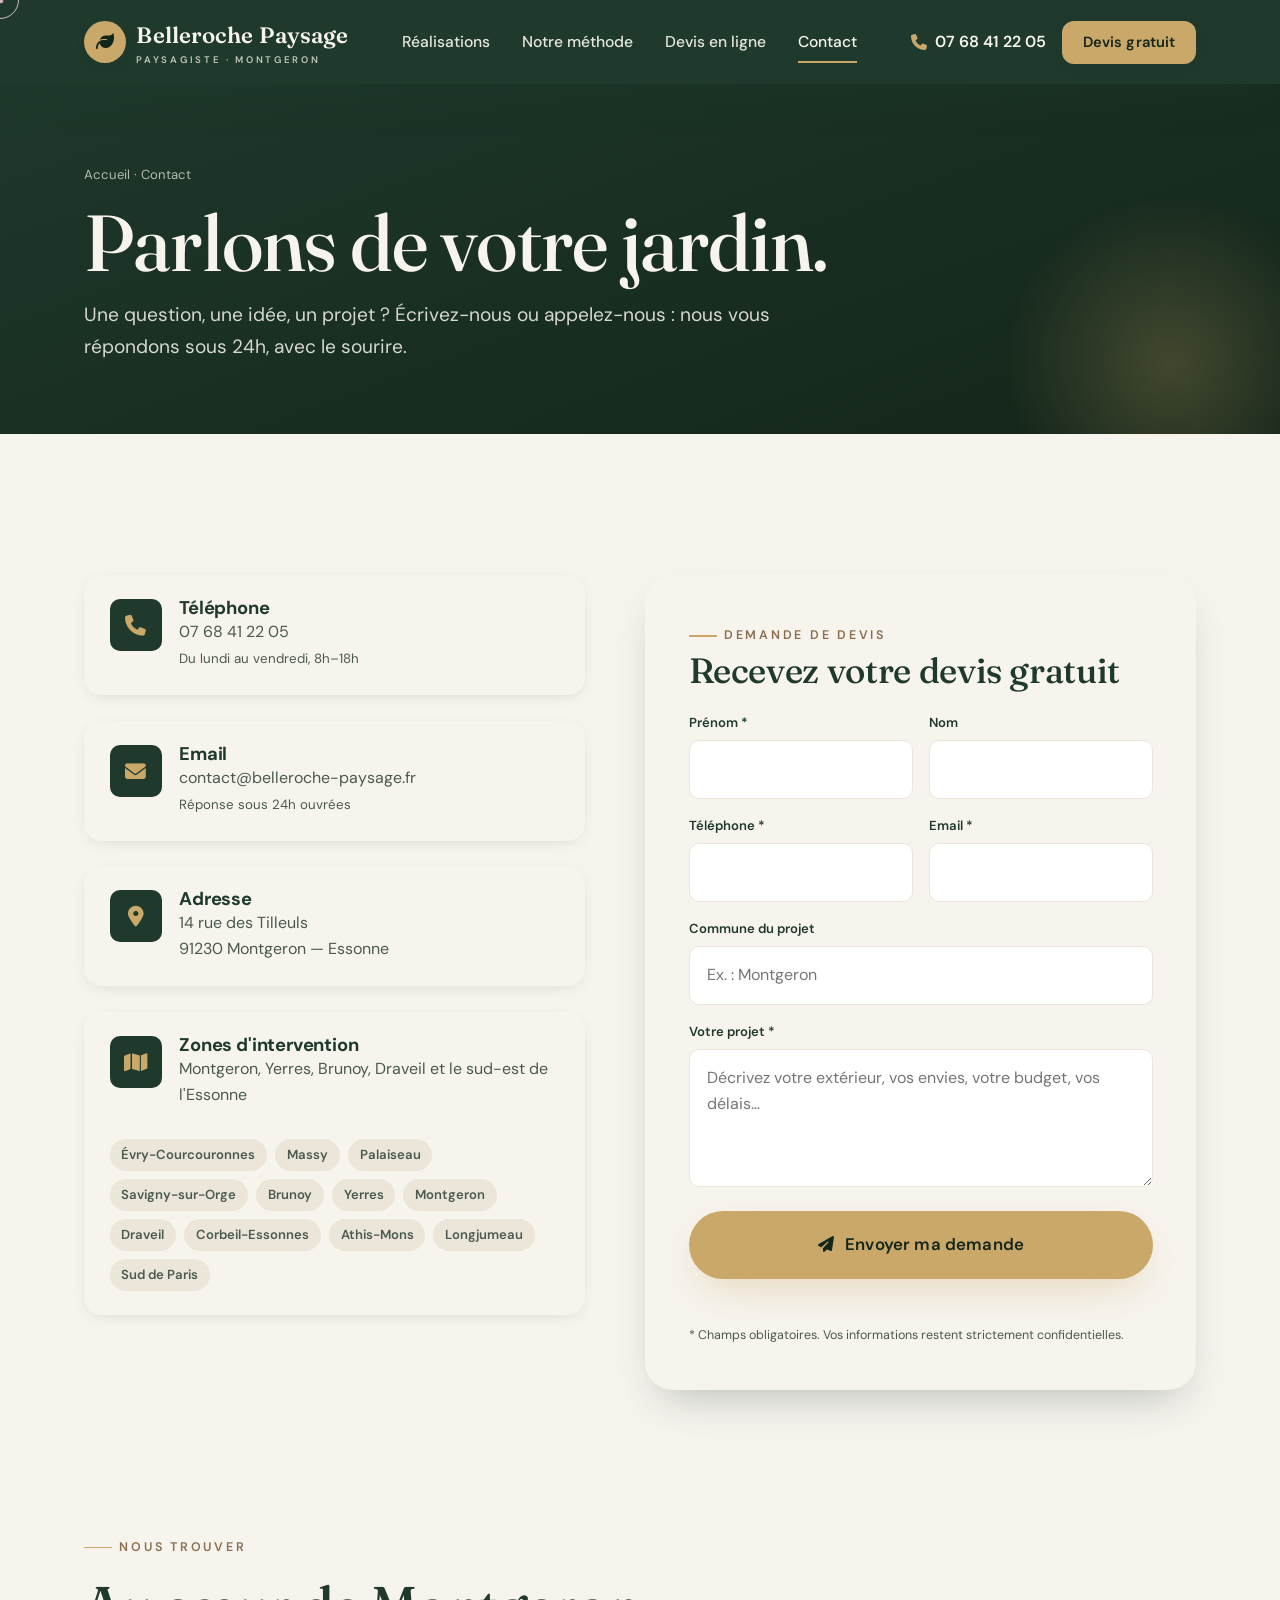
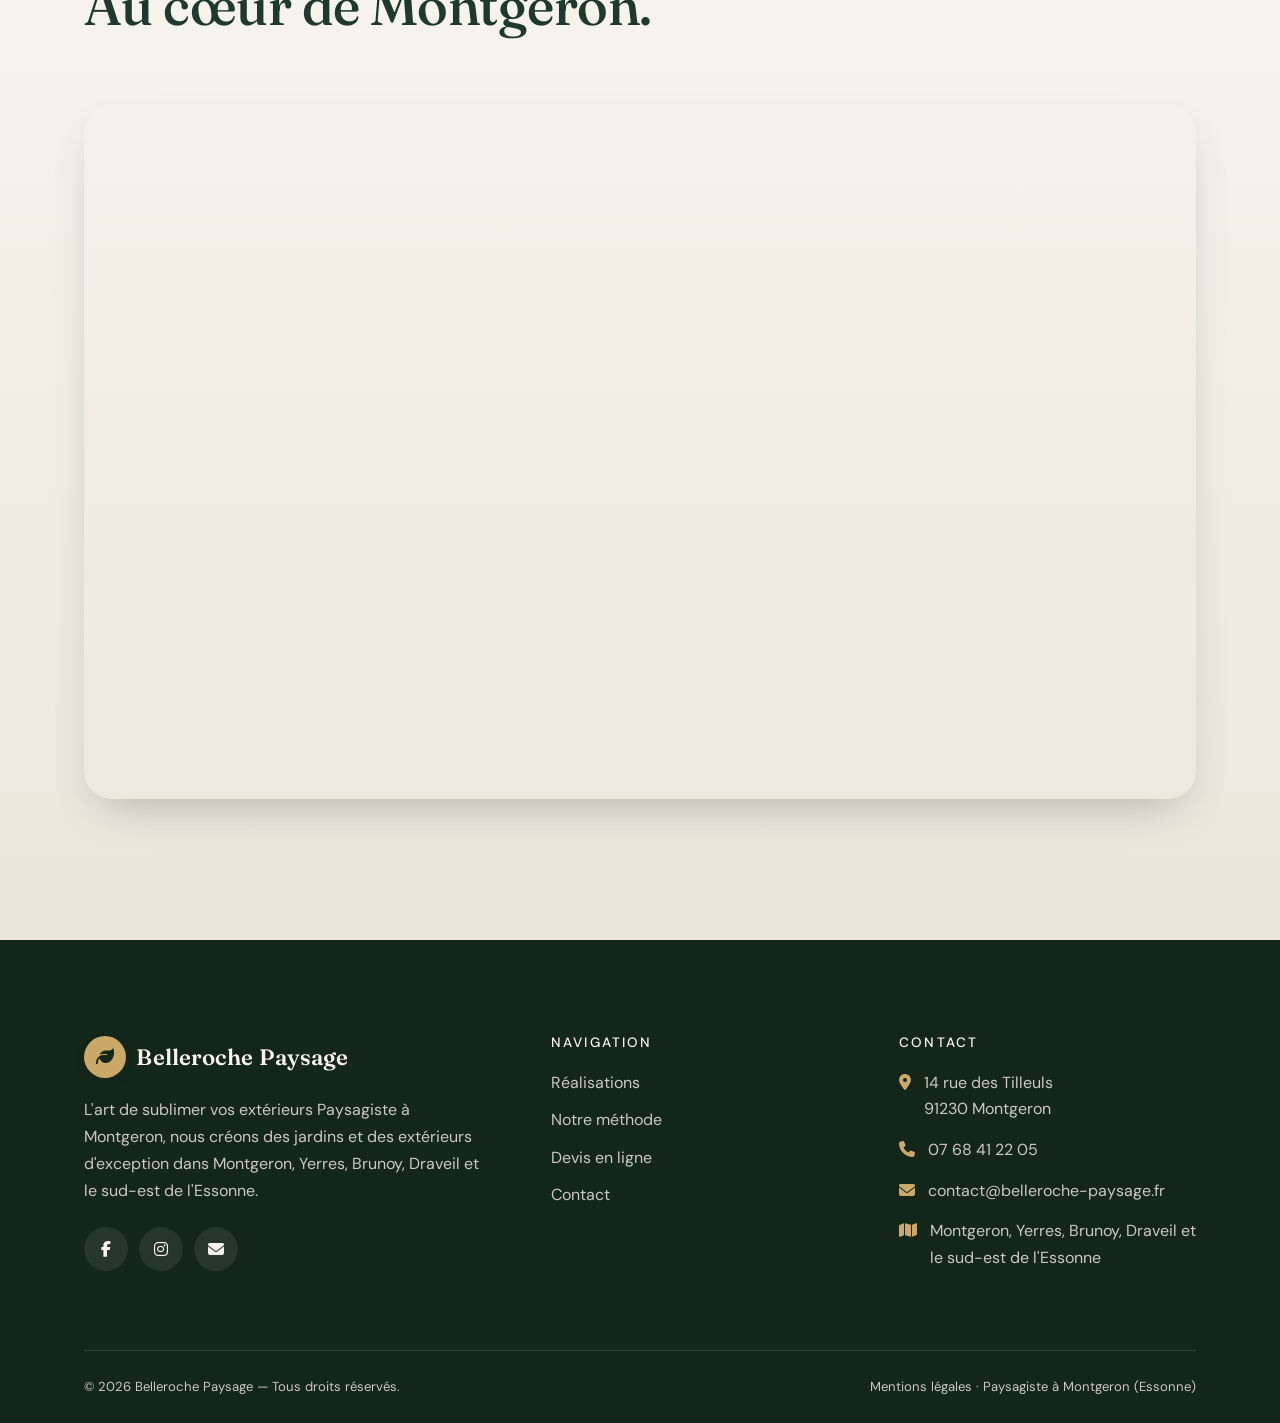
==== commit f082adc1: "first commit" ====
--- a/contact.html
+++ b/contact.html
@@ -2,26 +2,26 @@
 <html lang="fr">
 <!-- =========================================================================
      VARIABLES À PERSONNALISER (présentes dans ce fichier)
-     [[NOM_ENTREPRISE]] [[SLOGAN]] [[TELEPHONE]] [[TELEPHONE_INTL]] [[EMAIL]]
-     [[ADRESSE]] [[CODE_POSTAL]] [[VILLE]] [[DEPARTEMENT]] [[ZONE_INTERVENTION]]
-     [[NOTE_GOOGLE]] [[URL_FACEBOOK]] [[URL_INSTAGRAM]] [[URL_SITE]] [[FORMSPREE_ENDPOINT]]
-     -> Voir PERSONNALISATION.md. La carte Google Maps utilise [[ADRESSE]] / [[VILLE]].
+     Belleroche Paysage L'art de sublimer vos extérieurs 07 68 41 22 05 +33768412205 contact@belleroche-paysage.fr
+     14 rue des Tilleuls 91230 Montgeron Essonne Montgeron, Yerres, Brunoy, Draveil et le sud-est de l'Essonne
+     4,9 https://www.facebook.com/bellerochepaysage https://www.instagram.com/belleroche.paysage https://belleroche-paysage.fr https://formspree.io/f/VOTRE_ID_FORMSPREE
+     -> Voir PERSONNALISATION.md. La carte Google Maps utilise 14 rue des Tilleuls / Montgeron.
      ========================================================================= -->
 <head>
   <meta charset="UTF-8">
   <meta name="viewport" content="width=device-width, initial-scale=1.0">
 
-  <title>Contact — Paysagiste à [[VILLE]] | [[NOM_ENTREPRISE]]</title>
-  <meta name="description" content="Contactez [[NOM_ENTREPRISE]], paysagiste à [[VILLE]] ([[DEPARTEMENT]]). Devis gratuit sous 24h. Téléphone [[TELEPHONE]], email [[EMAIL]]. Intervention dans [[ZONE_INTERVENTION]].">
-  <link rel="canonical" href="[[URL_SITE]]/contact.html">
+  <title>Contact — Paysagiste à Montgeron | Belleroche Paysage</title>
+  <meta name="description" content="Contactez Belleroche Paysage, paysagiste à Montgeron (Essonne). Devis gratuit sous 24h. Téléphone 07 68 41 22 05, email contact@belleroche-paysage.fr. Intervention dans Montgeron, Yerres, Brunoy, Draveil et le sud-est de l'Essonne.">
+  <link rel="canonical" href="https://belleroche-paysage.fr/contact.html">
   <meta name="theme-color" content="#1F3A2D">
 
   <meta property="og:type" content="website">
-  <meta property="og:title" content="Contact — [[NOM_ENTREPRISE]], paysagiste à [[VILLE]]">
-  <meta property="og:description" content="Demandez votre devis gratuit. Paysagiste à [[VILLE]] et dans [[ZONE_INTERVENTION]].">
-  <meta property="og:image" content="[[URL_SITE]]/images/og-image.svg">
-
-  <link rel="icon" href="data:image/svg+xml,<svg xmlns='http://www.w3.org/2000/svg' viewBox='0 0 32 32'><rect width='32' height='32' rx='8' fill='%231F3A2D'/><text x='16' y='22' font-size='18' text-anchor='middle' fill='%23C9A86A' font-family='serif'>P</text></svg>">
+  <meta property="og:title" content="Contact — Belleroche Paysage, paysagiste à Montgeron">
+  <meta property="og:description" content="Demandez votre devis gratuit. Paysagiste à Montgeron et dans Montgeron, Yerres, Brunoy, Draveil et le sud-est de l'Essonne.">
+  <meta property="og:image" content="https://belleroche-paysage.fr/images/og-image.svg">
+
+  <link rel="icon" href="data:image/svg+xml,<svg xmlns='http://www.w3.org/2000/svg' viewBox='0 0 32 32'><rect width='32' height='32' rx='8' fill='%231F3A2D'/><path d='M23 8c-9 0-15 6-15 15 9 0 15-6 15-15z' fill='%23C9A86A'/><path d='M11 22 21 11' stroke='%231F3A2D' stroke-width='1.6' fill='none'/></svg>">
 
   <link rel="preconnect" href="https://fonts.googleapis.com">
   <link rel="preconnect" href="https://fonts.gstatic.com" crossorigin>
@@ -34,19 +34,19 @@
   {
     "@context": "https://schema.org",
     "@type": "LandscapingBusiness",
-    "name": "[[NOM_ENTREPRISE]]",
-    "url": "[[URL_SITE]]",
-    "telephone": "[[TELEPHONE_INTL]]",
-    "email": "[[EMAIL]]",
+    "name": "Belleroche Paysage",
+    "url": "https://belleroche-paysage.fr",
+    "telephone": "+33768412205",
+    "email": "contact@belleroche-paysage.fr",
     "address": {
       "@type": "PostalAddress",
-      "streetAddress": "[[ADRESSE]]",
-      "postalCode": "[[CODE_POSTAL]]",
-      "addressLocality": "[[VILLE]]",
-      "addressRegion": "[[DEPARTEMENT]]",
+      "streetAddress": "14 rue des Tilleuls",
+      "postalCode": "91230",
+      "addressLocality": "Montgeron",
+      "addressRegion": "Essonne",
       "addressCountry": "FR"
     },
-    "areaServed": "[[ZONE_INTERVENTION]]",
+    "areaServed": "Montgeron, Yerres, Brunoy, Draveil et le sud-est de l'Essonne",
     "openingHours": "Mo-Fr 08:00-18:00"
   }
   </script>
@@ -57,19 +57,18 @@
   <!-- HEADER -->
   <header class="header header--solid">
     <div class="header__inner">
-      <a class="brand" href="index.html" aria-label="[[NOM_ENTREPRISE]] — accueil">
+      <a class="brand" href="index.html" aria-label="Belleroche Paysage — accueil">
         <span class="brand__mark"><i class="fa-solid fa-leaf" aria-hidden="true"></i></span>
-        <span class="brand__name">[[NOM_ENTREPRISE]]<span class="brand__sub">Paysagiste · [[VILLE]]</span></span>
+        <span class="brand__name">Belleroche Paysage<span class="brand__sub">Paysagiste · Montgeron</span></span>
       </a>
       <nav class="nav" aria-label="Navigation principale">
         <a class="nav__link" href="realisations.html">Réalisations</a>
         <a class="nav__link" href="index.html#processus">Notre méthode</a>
         <a class="nav__link" href="index.html#simulateur">Devis en ligne</a>
-        <a class="nav__link" href="index.html#temoignages">Avis clients</a>
         <a class="nav__link" href="contact.html" aria-current="page">Contact</a>
       </nav>
       <div class="header__cta">
-        <a class="header__tel" href="tel:[[TELEPHONE_INTL]]"><i class="fa-solid fa-phone" aria-hidden="true"></i> [[TELEPHONE]]</a>
+        <a class="header__tel" href="tel:+33768412205"><i class="fa-solid fa-phone" aria-hidden="true"></i> 07 68 41 22 05</a>
         <a class="btn btn--or" href="#form" data-magnetic="0.25">Devis gratuit</a>
         <button class="burger" aria-label="Ouvrir le menu" aria-controls="mobile-menu" aria-expanded="false"><span></span><span></span><span></span></button>
       </div>
@@ -80,7 +79,6 @@
     <a href="realisations.html">Réalisations <i class="fa-solid fa-arrow-right"></i></a>
     <a href="index.html#processus">Notre méthode <i class="fa-solid fa-arrow-right"></i></a>
     <a href="index.html#simulateur">Devis en ligne <i class="fa-solid fa-arrow-right"></i></a>
-    <a href="index.html#temoignages">Avis clients <i class="fa-solid fa-arrow-right"></i></a>
     <a href="contact.html">Contact <i class="fa-solid fa-arrow-right"></i></a>
     <a class="btn btn--or" href="#form">Obtenir mon devis gratuit</a>
   </nav>
@@ -103,20 +101,20 @@
           <div class="contact-info">
             <div class="contact-card" data-reveal>
               <span class="contact-card__icon"><i class="fa-solid fa-phone"></i></span>
-              <div><h3>Téléphone</h3><p><a href="tel:[[TELEPHONE_INTL]]">[[TELEPHONE]]</a><br><small>Du lundi au vendredi, 8h–18h</small></p></div>
+              <div><h3>Téléphone</h3><p><a href="tel:+33768412205">07 68 41 22 05</a><br><small>Du lundi au vendredi, 8h–18h</small></p></div>
             </div>
             <div class="contact-card" data-reveal data-reveal-delay="80">
               <span class="contact-card__icon"><i class="fa-solid fa-envelope"></i></span>
-              <div><h3>Email</h3><p><a href="mailto:[[EMAIL]]">[[EMAIL]]</a><br><small>Réponse sous 24h ouvrées</small></p></div>
+              <div><h3>Email</h3><p><a href="mailto:contact@belleroche-paysage.fr">contact@belleroche-paysage.fr</a><br><small>Réponse sous 24h ouvrées</small></p></div>
             </div>
             <div class="contact-card" data-reveal data-reveal-delay="160">
               <span class="contact-card__icon"><i class="fa-solid fa-location-dot"></i></span>
-              <div><h3>Adresse</h3><p>[[ADRESSE]]<br>[[CODE_POSTAL]] [[VILLE]] — [[DEPARTEMENT]]</p></div>
+              <div><h3>Adresse</h3><p>14 rue des Tilleuls<br>91230 Montgeron — Essonne</p></div>
             </div>
             <div class="contact-card" data-reveal data-reveal-delay="240" style="flex-direction:column;align-items:flex-start">
               <div style="display:flex;gap:1.1rem;align-items:flex-start">
                 <span class="contact-card__icon"><i class="fa-solid fa-map"></i></span>
-                <div><h3>Zones d'intervention</h3><p>[[ZONE_INTERVENTION]]</p></div>
+                <div><h3>Zones d'intervention</h3><p>Montgeron, Yerres, Brunoy, Draveil et le sud-est de l'Essonne</p></div>
               </div>
               <div class="contact-zones" data-zones aria-label="Communes desservies"></div>
             </div>
@@ -126,9 +124,9 @@
           <div id="form" class="form-panel" data-reveal="right">
             <span class="eyebrow">Demande de devis</span>
             <h2 style="margin:.4rem 0 1.4rem;font-size:clamp(1.6rem,3vw,2.2rem)">Recevez votre devis gratuit</h2>
-            <form class="js-form" action="[[FORMSPREE_ENDPOINT]]" method="POST" novalidate>
+            <form class="js-form" action="https://formspree.io/f/VOTRE_ID_FORMSPREE" method="POST" novalidate>
               <input type="text" name="_gotcha" class="hp" tabindex="-1" autocomplete="off" aria-hidden="true">
-              <input type="hidden" name="_subject" value="Nouvelle demande de contact — [[NOM_ENTREPRISE]]">
+              <input type="hidden" name="_subject" value="Nouvelle demande de contact — Belleroche Paysage">
               <input type="hidden" name="provenance" value="Page contact">
               <div class="field-row">
                 <div class="field"><label for="c-prenom">Prénom *</label><input id="c-prenom" name="prénom" required></div>
@@ -138,7 +136,7 @@
                 <div class="field"><label for="c-tel">Téléphone *</label><input id="c-tel" name="téléphone" type="tel" required></div>
                 <div class="field"><label for="c-email">Email *</label><input id="c-email" name="email" type="email" required></div>
               </div>
-              <div class="field"><label for="c-ville">Commune du projet</label><input id="c-ville" name="commune" placeholder="Ex. : [[VILLE]]"></div>
+              <div class="field"><label for="c-ville">Commune du projet</label><input id="c-ville" name="commune" placeholder="Ex. : Montgeron"></div>
               <div class="field"><label for="c-msg">Votre projet *</label><textarea id="c-msg" name="message" rows="4" required placeholder="Décrivez votre extérieur, vos envies, votre budget, vos délais…"></textarea></div>
               <button type="submit" class="btn btn--or btn--block btn--lg"><i class="fa-solid fa-paper-plane"></i> Envoyer ma demande</button>
               <p class="form-status" role="status" aria-live="polite"></p>
@@ -154,14 +152,14 @@
       <div class="container">
         <div class="section-head" data-reveal>
           <span class="eyebrow">Nous trouver</span>
-          <h2>Au cœur de [[VILLE]].</h2>
-        </div>
-        <!-- La carte recherche [[ADRESSE]], [[CODE_POSTAL]] [[VILLE]].
+          <h2>Au cœur de Montgeron.</h2>
+        </div>
+        <!-- La carte recherche 14 rue des Tilleuls, 91230 Montgeron.
              Pour une carte « pro » avec clé API, remplacez par un embed Google Maps personnalisé. -->
         <div class="map-embed" data-reveal>
           <iframe
-            title="Localisation de [[NOM_ENTREPRISE]] à [[VILLE]]"
-            src="https://www.google.com/maps?q=[[ADRESSE]],+[[CODE_POSTAL]]+[[VILLE]]&output=embed"
+            title="Localisation de Belleroche Paysage à Montgeron"
+            src="https://www.google.com/maps?q=14%20rue%20des%20Tilleuls%2C%2091230%20Montgeron&output=embed"
             loading="lazy" referrerpolicy="no-referrer-when-downgrade" allowfullscreen></iframe>
         </div>
       </div>
@@ -173,12 +171,12 @@
     <div class="container">
       <div class="footer__grid">
         <div class="footer__about-col">
-          <a class="brand" href="index.html"><span class="brand__mark"><i class="fa-solid fa-leaf"></i></span><span class="brand__name">[[NOM_ENTREPRISE]]</span></a>
-          <p class="footer__about">[[SLOGAN]] Paysagiste à [[VILLE]], nous créons des jardins et des extérieurs d'exception dans [[ZONE_INTERVENTION]].</p>
+          <a class="brand" href="index.html"><span class="brand__mark"><i class="fa-solid fa-leaf"></i></span><span class="brand__name">Belleroche Paysage</span></a>
+          <p class="footer__about">L'art de sublimer vos extérieurs Paysagiste à Montgeron, nous créons des jardins et des extérieurs d'exception dans Montgeron, Yerres, Brunoy, Draveil et le sud-est de l'Essonne.</p>
           <div class="footer__social">
-            <a href="[[URL_FACEBOOK]]" aria-label="Facebook" target="_blank" rel="noopener"><i class="fa-brands fa-facebook-f"></i></a>
-            <a href="[[URL_INSTAGRAM]]" aria-label="Instagram" target="_blank" rel="noopener"><i class="fa-brands fa-instagram"></i></a>
-            <a href="mailto:[[EMAIL]]" aria-label="Email"><i class="fa-solid fa-envelope"></i></a>
+            <a href="https://www.facebook.com/bellerochepaysage" aria-label="Facebook" target="_blank" rel="noopener"><i class="fa-brands fa-facebook-f"></i></a>
+            <a href="https://www.instagram.com/belleroche.paysage" aria-label="Instagram" target="_blank" rel="noopener"><i class="fa-brands fa-instagram"></i></a>
+            <a href="mailto:contact@belleroche-paysage.fr" aria-label="Email"><i class="fa-solid fa-envelope"></i></a>
           </div>
         </div>
         <div>
@@ -187,23 +185,22 @@
             <li><a href="realisations.html">Réalisations</a></li>
             <li><a href="index.html#processus">Notre méthode</a></li>
             <li><a href="index.html#simulateur">Devis en ligne</a></li>
-            <li><a href="index.html#temoignages">Avis clients</a></li>
             <li><a href="contact.html">Contact</a></li>
           </ul>
         </div>
         <div>
           <h4>Contact</h4>
           <ul class="footer__contact">
-            <li><i class="fa-solid fa-location-dot"></i> <span>[[ADRESSE]]<br>[[CODE_POSTAL]] [[VILLE]]</span></li>
-            <li><i class="fa-solid fa-phone"></i> <a href="tel:[[TELEPHONE_INTL]]">[[TELEPHONE]]</a></li>
-            <li><i class="fa-solid fa-envelope"></i> <a href="mailto:[[EMAIL]]">[[EMAIL]]</a></li>
-            <li><i class="fa-solid fa-map"></i> <span>[[ZONE_INTERVENTION]]</span></li>
+            <li><i class="fa-solid fa-location-dot"></i> <span>14 rue des Tilleuls<br>91230 Montgeron</span></li>
+            <li><i class="fa-solid fa-phone"></i> <a href="tel:+33768412205">07 68 41 22 05</a></li>
+            <li><i class="fa-solid fa-envelope"></i> <a href="mailto:contact@belleroche-paysage.fr">contact@belleroche-paysage.fr</a></li>
+            <li><i class="fa-solid fa-map"></i> <span>Montgeron, Yerres, Brunoy, Draveil et le sud-est de l'Essonne</span></li>
           </ul>
         </div>
       </div>
       <div class="footer__bottom">
-        <span>© <span data-year>2026</span> [[NOM_ENTREPRISE]] — Tous droits réservés.</span>
-        <span><a href="contact.html">Mentions légales</a> · Paysagiste à [[VILLE]] ([[DEPARTEMENT]])</span>
+        <span>© <span data-year>2026</span> Belleroche Paysage — Tous droits réservés.</span>
+        <span><a href="contact.html">Mentions légales</a> · Paysagiste à Montgeron (Essonne)</span>
       </div>
     </div>
   </footer>
--- a/style.css
+++ b/style.css
@@ -83,7 +83,7 @@
   font-size: clamp(16px, 1.05vw, 18px);
   -webkit-font-smoothing: antialiased;
   text-rendering: optimizeLegibility;
-  overflow-x: hidden;
+  overflow-x: hidden; /* empêche tout débordement horizontal (transforms de reveal hors écran) */
 }
 
 img, svg, video { display: block; max-width: 100%; }
@@ -147,6 +147,9 @@
 .section--cream { background: var(--c-creme); }
 .section--foret { background: var(--c-foret); color: var(--c-creme); }
 .section--soft { background: linear-gradient(180deg, var(--c-creme) 0%, var(--c-creme-d) 100%); }
+/* Resserrage vertical entre deux sections proches */
+.section--tight-top { padding-top: clamp(36px, 5vw, 70px); }
+.section--tight-bottom { padding-bottom: clamp(36px, 5vw, 70px); }
 
 .section-head { max-width: 720px; margin-bottom: clamp(40px, 6vw, 70px); }
 .section-head--center { margin-inline: auto; text-align: center; }
@@ -222,7 +225,7 @@
   transition: transform var(--t-elastique);
 }
 .brand:hover .brand__mark { transform: rotate(-12deg) scale(1.06); }
-.brand__name { font-family: var(--f-titre); font-size: 1.4rem; font-weight: 600; letter-spacing: .005em; }
+.brand__name { font-family: var(--f-titre); font-size: 1.4rem; font-weight: 600; letter-spacing: .005em; white-space: nowrap; }
 .brand__sub { display:block; font-family: var(--f-corps); font-size:.6rem; letter-spacing:.28em; text-transform:uppercase; opacity:.75; margin-top:-2px;}
 
 .nav { display: flex; align-items: center; gap: clamp(1.2rem, 2.5vw, 2.4rem); }
@@ -241,6 +244,9 @@
 .header__cta { display: inline-flex; align-items: center; gap: 1rem; }
 .header__tel { color: var(--c-creme); font-weight: 600; display: inline-flex; align-items: center; gap: .5em; }
 .header__tel i { color: var(--c-or); }
+/* Bouton « Devis gratuit » de l'en-tête : rectangle aux coins arrondis, plus fin */
+.header__cta .btn { padding: .62em 1.4em; border-radius: 12px; font-size: .92rem; white-space: nowrap; box-shadow: var(--sh-s); }
+.header__cta .btn:hover { box-shadow: var(--sh-m); transform: translateY(-2px); }
 
 /* État après scroll : header opaque */
 .header.is-scrolled {
@@ -294,8 +300,7 @@
 /* ============================ 07. HERO ============================ */
 .hero {
   position: relative; min-height: 100svh; min-height: 100vh;
-  display: flex; align-items: flex-end;
-  padding-top: var(--header-h);
+  display: flex; align-items: stretch;
   overflow: hidden; color: var(--c-creme);
   isolation: isolate;
 }
@@ -311,18 +316,29 @@
 }
 .hero__leaves { position: absolute; inset: 0; z-index: -1; pointer-events: none; }
 
-.hero__inner { width: 100%; padding-bottom: clamp(40px, 7vw, 88px); }
-.hero__content { max-width: 920px; }
-.hero h1 { color: var(--c-creme); text-shadow: 0 4px 30px rgba(0,0,0,.35); }
+/* Disposition « espace & luxe » : texte + stats en haut, boutons en bas à droite */
+.hero__inner {
+  width: 100%; flex: 1;
+  display: flex; flex-direction: column; justify-content: space-between; gap: 2.5rem;
+  padding-block: calc(var(--header-h) + clamp(16px, 3vw, 40px)) clamp(40px, 6vw, 76px);
+}
+.hero__content { max-width: 600px; }
+/* Titre ~25 % plus petit qu'avant, plus aéré */
+.hero h1 { color: var(--c-creme); text-shadow: 0 4px 30px rgba(0,0,0,.35); font-size: clamp(2rem, 4.6vw, 3.9rem); }
 .hero h1 em { font-style: italic; color: var(--c-or-clair); }
 .hero__sub {
-  margin-top: 1.4rem; max-width: 580px;
-  font-size: clamp(1.05rem, 1.6vw, 1.3rem); color: rgba(247,244,238,.92);
-}
-.hero__actions { margin-top: 2.2rem; display: flex; flex-wrap: wrap; gap: 1rem; }
+  margin-top: 1.2rem; max-width: 540px;
+  font-size: clamp(1rem, 1.35vw, 1.15rem); color: rgba(247,244,238,.92);
+}
+/* Boutons empilés verticalement, en bas à droite */
+.hero__actions {
+  align-self: flex-end; display: flex; flex-direction: column; gap: .85rem;
+  width: min(330px, 80%);
+}
+.hero__actions .btn { width: 100%; }
 
 .hero__scroll {
-  position: absolute; left: 50%; bottom: 22px; transform: translateX(-50%);
+  position: absolute; left: var(--gut); bottom: 26px;
   display: flex; flex-direction: column; align-items: center; gap: .5rem;
   color: rgba(247,244,238,.8); font-size: .72rem; letter-spacing: .2em; text-transform: uppercase;
   z-index: 2;
@@ -340,17 +356,17 @@
 
 /* ============================ 08. RÉASSURANCE / COMPTEURS ============================ */
 .reassure {
-  margin-top: 2.6rem;
-  display: flex; flex-wrap: wrap; gap: 1px;
+  margin-top: 2rem;
+  display: flex; flex-direction: column; gap: 1px;
   background: rgba(247,244,238,.16);
   border: 1px solid rgba(247,244,238,.22);
   border-radius: var(--r-l);
   overflow: hidden;
   backdrop-filter: blur(10px); -webkit-backdrop-filter: blur(10px);
-  max-width: 760px;
+  max-width: 540px;
 }
 .reassure__item {
-  flex: 1 1 200px; padding: 1.1rem 1.4rem;
+  width: 100%; padding: .95rem 1.4rem;
   background: rgba(20,37,25,.28);
   display: flex; align-items: center; gap: .9rem;
 }
@@ -361,6 +377,10 @@
 
 /* Bloc de stats réutilisable (count-up) */
 .stat__num { font-family: var(--f-titre); font-weight: 600; }
+
+/* Cartes « savoir-faire » : léger zoom au survol */
+#savoir-faire .contact-card { transition: transform var(--t-doux), box-shadow var(--t-doux); }
+#savoir-faire .contact-card:hover { transform: scale(1.03); box-shadow: var(--sh-m); }
 
 /* ============================ 09. AVANT / APRÈS ============================ */
 .ba-grid { display: grid; gap: clamp(28px, 4vw, 48px); }
@@ -412,6 +432,7 @@
 .real-card {
   --rx: 0deg; --ry: 0deg; --gx: 50%; --gy: 50%;
   position: relative; border-radius: var(--r-l); overflow: hidden;
+  aspect-ratio: 4 / 5;
   background: var(--c-foret-d); color: var(--c-creme);
   box-shadow: var(--sh-m);
   transform: perspective(900px) rotateX(var(--rx)) rotateY(var(--ry));
@@ -420,15 +441,16 @@
   cursor: pointer; text-align: left; width: 100%;
 }
 .real-card:hover { box-shadow: var(--sh-l); }
-.real-card__media { position: relative; aspect-ratio: 4 / 3; overflow: hidden; }
+.real-card__media { position: absolute; inset: 0; overflow: hidden; }
 .real-card__media img {
   width: 100%; height: 100%; object-fit: cover;
-  transition: transform var(--t-doux);
-}
-.real-card:hover .real-card__media img { transform: scale(1.07); }
+  transition: transform 1.1s cubic-bezier(.22,1,.36,1);
+}
+.real-card:hover .real-card__media img { transform: scale(1.06); }
+/* Voile sombre progressif (léger en haut, soutenu en bas) — garantit le contraste du titre */
 .real-card__media::after {
   content: ""; position: absolute; inset: 0;
-  background: linear-gradient(180deg, transparent 35%, rgba(20,37,25,.85) 100%);
+  background: linear-gradient(180deg, rgba(20,37,25,.10) 0%, transparent 28%, rgba(20,37,25,.18) 52%, rgba(15,25,18,.82) 100%);
 }
 /* reflet (glare) qui suit la souris */
 .real-card__glare {
@@ -444,9 +466,9 @@
   font-size: .72rem; font-weight: 700; letter-spacing: .08em; text-transform: uppercase;
 }
 .real-card__body {
-  position: relative; z-index: 4;
-  padding: 1.4rem 1.5rem 1.6rem;
-  margin-top: -3.5rem; transform: translateZ(40px);
+  position: absolute; left: 0; right: 0; bottom: 0; z-index: 4;
+  padding: 1.5rem 1.6rem 1.65rem;
+  transform: translateZ(40px);
 }
 .real-card__body h3 { color: var(--c-creme); }
 .real-card__meta {
@@ -515,7 +537,9 @@
 .simu-wrap {
   display: grid; gap: clamp(30px, 4vw, 56px); align-items: start;
 }
-@media (min-width: 960px) { .simu-wrap { grid-template-columns: .9fr 1.1fr; } }
+@media (min-width: 960px) { .simu-wrap { grid-template-columns: minmax(0, .9fr) minmax(0, 1.1fr); } }
+/* Évite que le contenu (grands montants, etc.) ne force la colonne plus large que l'écran */
+.simu-aside, .simu-card { min-width: 0; }
 
 .simu-aside h2 { margin-top: .4rem; }
 .simu-aside .lead { margin-top: 1rem; }
@@ -859,6 +883,7 @@
   [data-reveal] { opacity: 1 !important; transform: none !important; }
   .hero__leaves, .cursor-dot, .cursor-ring { display: none !important; }
   .real-card { transform: none !important; }
+  #savoir-faire .contact-card:hover { transform: none !important; }
   .hero__scroll .mouse::after { animation: none; }
 }
 
@@ -872,10 +897,14 @@
 }
 @media (max-width: 640px) {
   :root { --gut: 22px; }
+  .brand__mark { width: 38px; height: 38px; }
+  .brand__name { font-size: 1.12rem; }
+  .brand__sub { font-size: .54rem; letter-spacing: .2em; }
   .reassure { flex-direction: column; }
   .reassure__item { flex: 1 1 auto; }
   .simu-choices { grid-template-columns: 1fr; }
   .footer__grid { grid-template-columns: 1fr; }
-  .hero { align-items: center; }
+  .hero__inner { gap: 1.8rem; }
+  .hero__actions { width: 100%; align-self: stretch; }
   .hero__scroll { display: none; }
 }
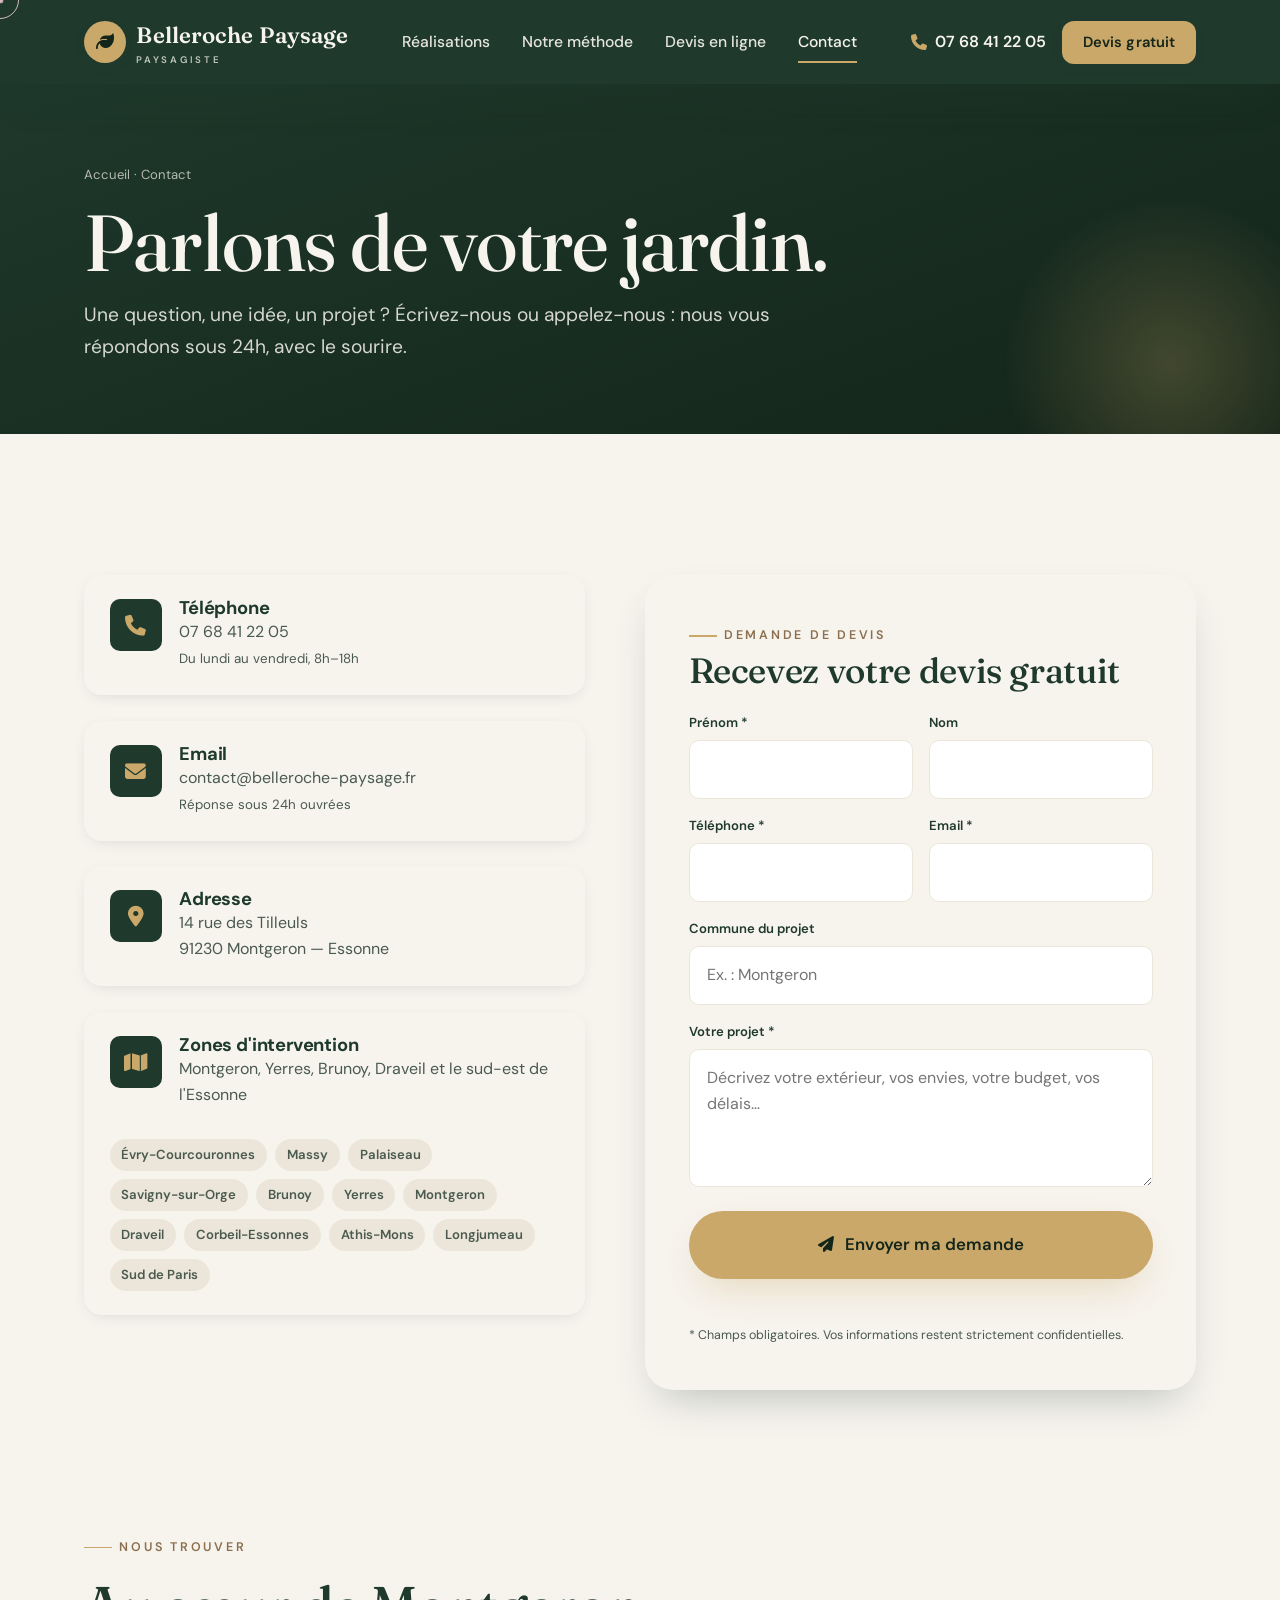
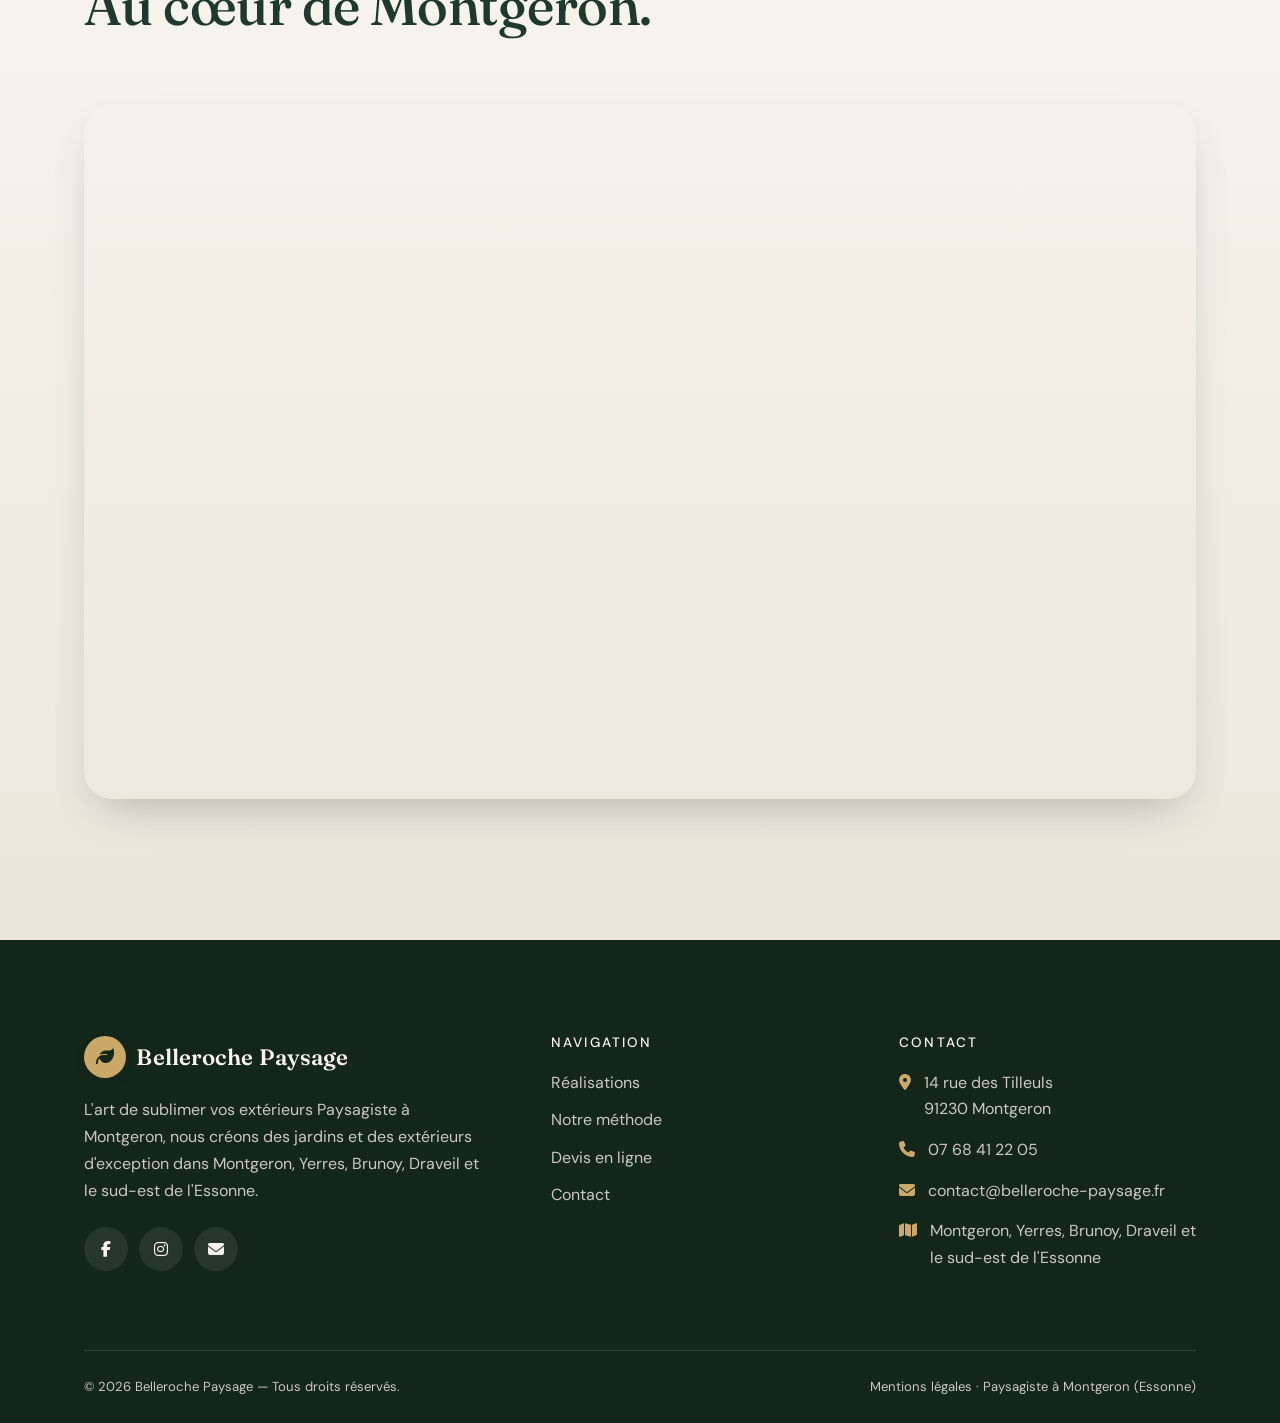
==== commit 6538d26f: "first commit" ====
--- a/contact.html
+++ b/contact.html
@@ -59,7 +59,7 @@
     <div class="header__inner">
       <a class="brand" href="index.html" aria-label="Belleroche Paysage — accueil">
         <span class="brand__mark"><i class="fa-solid fa-leaf" aria-hidden="true"></i></span>
-        <span class="brand__name">Belleroche Paysage<span class="brand__sub">Paysagiste · Montgeron</span></span>
+        <span class="brand__name">Belleroche Paysage<span class="brand__sub">Paysagiste</span></span>
       </a>
       <nav class="nav" aria-label="Navigation principale">
         <a class="nav__link" href="realisations.html">Réalisations</a>
--- a/style.css
+++ b/style.css
@@ -316,29 +316,34 @@
 }
 .hero__leaves { position: absolute; inset: 0; z-index: -1; pointer-events: none; }
 
-/* Disposition « espace & luxe » : texte + stats en haut, boutons en bas à droite */
+/* Disposition cible : titre/sous-titre centrés en haut ; rangée basse à
+   deux colonnes (stats à gauche, boutons à droite) ; « Découvrir » centré. */
 .hero__inner {
   width: 100%; flex: 1;
   display: flex; flex-direction: column; justify-content: space-between; gap: 2.5rem;
-  padding-block: calc(var(--header-h) + clamp(16px, 3vw, 40px)) clamp(40px, 6vw, 76px);
-}
-.hero__content { max-width: 600px; }
-/* Titre ~25 % plus petit qu'avant, plus aéré */
+  padding-block: calc(var(--header-h) + clamp(40px, 7vw, 110px)) clamp(78px, 9vw, 104px);
+}
+/* Haut : titre + sous-titre alignés à gauche */
+.hero__top { max-width: 820px; }
 .hero h1 { color: var(--c-creme); text-shadow: 0 4px 30px rgba(0,0,0,.35); font-size: clamp(2rem, 4.6vw, 3.9rem); }
 .hero h1 em { font-style: italic; color: var(--c-or-clair); }
 .hero__sub {
-  margin-top: 1.2rem; max-width: 540px;
+  margin-top: 1.2rem; max-width: 600px;
   font-size: clamp(1rem, 1.35vw, 1.15rem); color: rgba(247,244,238,.92);
 }
-/* Boutons empilés verticalement, en bas à droite */
-.hero__actions {
-  align-self: flex-end; display: flex; flex-direction: column; gap: .85rem;
-  width: min(330px, 80%);
-}
+/* Rangée basse : stats (gauche) + boutons (droite), alignés au centre vertical */
+.hero__bottom {
+  display: flex; align-items: center; justify-content: space-between;
+  gap: 2rem; width: 100%;
+}
+.hero__bottom .reassure { margin-top: 0; }
+/* Boutons empilés verticalement */
+.hero__actions { display: flex; flex-direction: column; gap: .85rem; width: min(330px, 100%); }
 .hero__actions .btn { width: 100%; }
 
+/* Indicateur scroll : centré tout en bas, au-dessus de la rangée basse */
 .hero__scroll {
-  position: absolute; left: var(--gut); bottom: 26px;
+  position: absolute; left: 50%; bottom: 20px; transform: translateX(-50%);
   display: flex; flex-direction: column; align-items: center; gap: .5rem;
   color: rgba(247,244,238,.8); font-size: .72rem; letter-spacing: .2em; text-transform: uppercase;
   z-index: 2;
@@ -381,6 +386,8 @@
 /* Cartes « savoir-faire » : léger zoom au survol */
 #savoir-faire .contact-card { transition: transform var(--t-doux), box-shadow var(--t-doux); }
 #savoir-faire .contact-card:hover { transform: scale(1.03); box-shadow: var(--sh-m); }
+/* Titre sur 2 lignes (la 2e est longue) — on élargit le conteneur */
+#savoir-faire .section-head { max-width: none; }
 
 /* ============================ 09. AVANT / APRÈS ============================ */
 .ba-grid { display: grid; gap: clamp(28px, 4vw, 48px); }
@@ -895,6 +902,14 @@
   .footer__grid { grid-template-columns: 1fr 1fr; }
   .footer__about-col { grid-column: 1 / -1; }
 }
+/* Mobile : rangée basse empilée (stats puis boutons), pleine largeur, centrée */
+@media (max-width: 768px) {
+  .hero__top { max-width: 600px; }
+  .hero__bottom { flex-direction: column; align-items: center; gap: 1.4rem; }
+  .hero__bottom .reassure { width: 100%; max-width: 460px; }
+  .hero__actions { width: 100%; max-width: 460px; }
+}
+
 @media (max-width: 640px) {
   :root { --gut: 22px; }
   .brand__mark { width: 38px; height: 38px; }
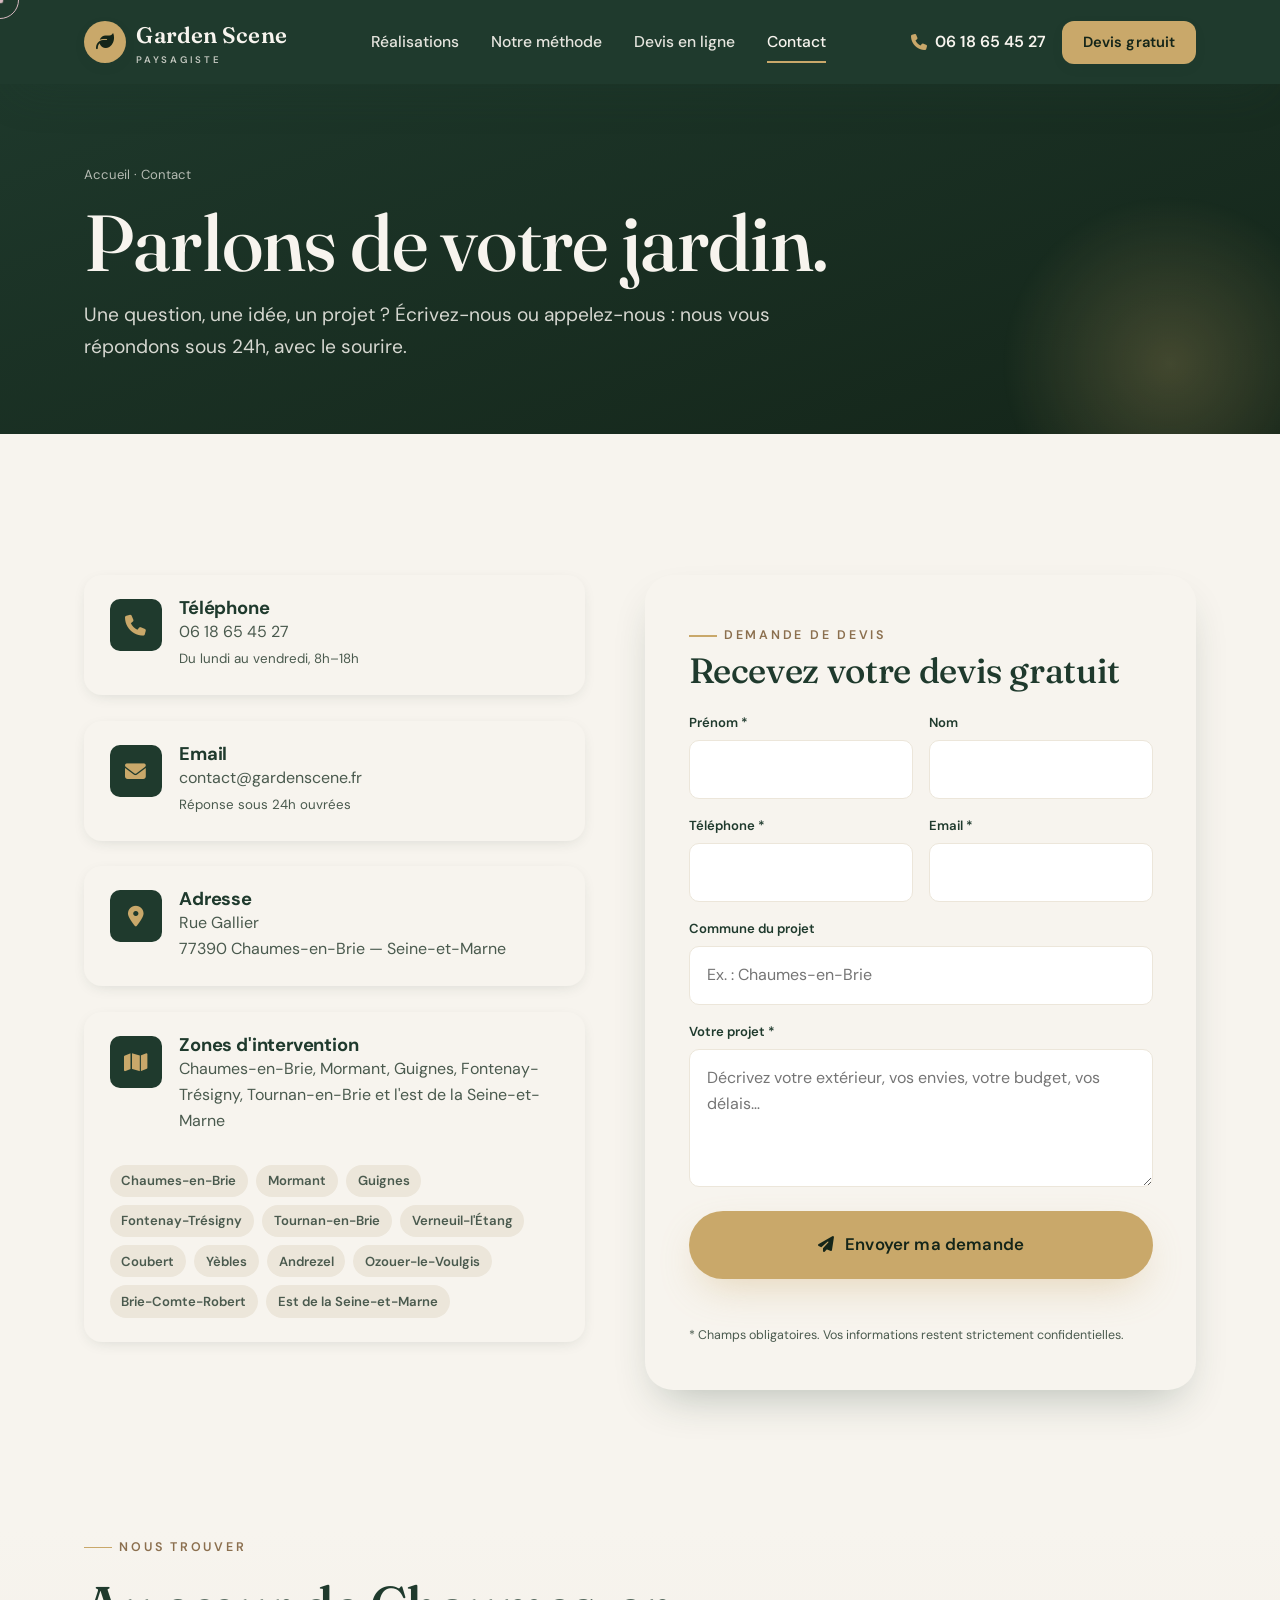
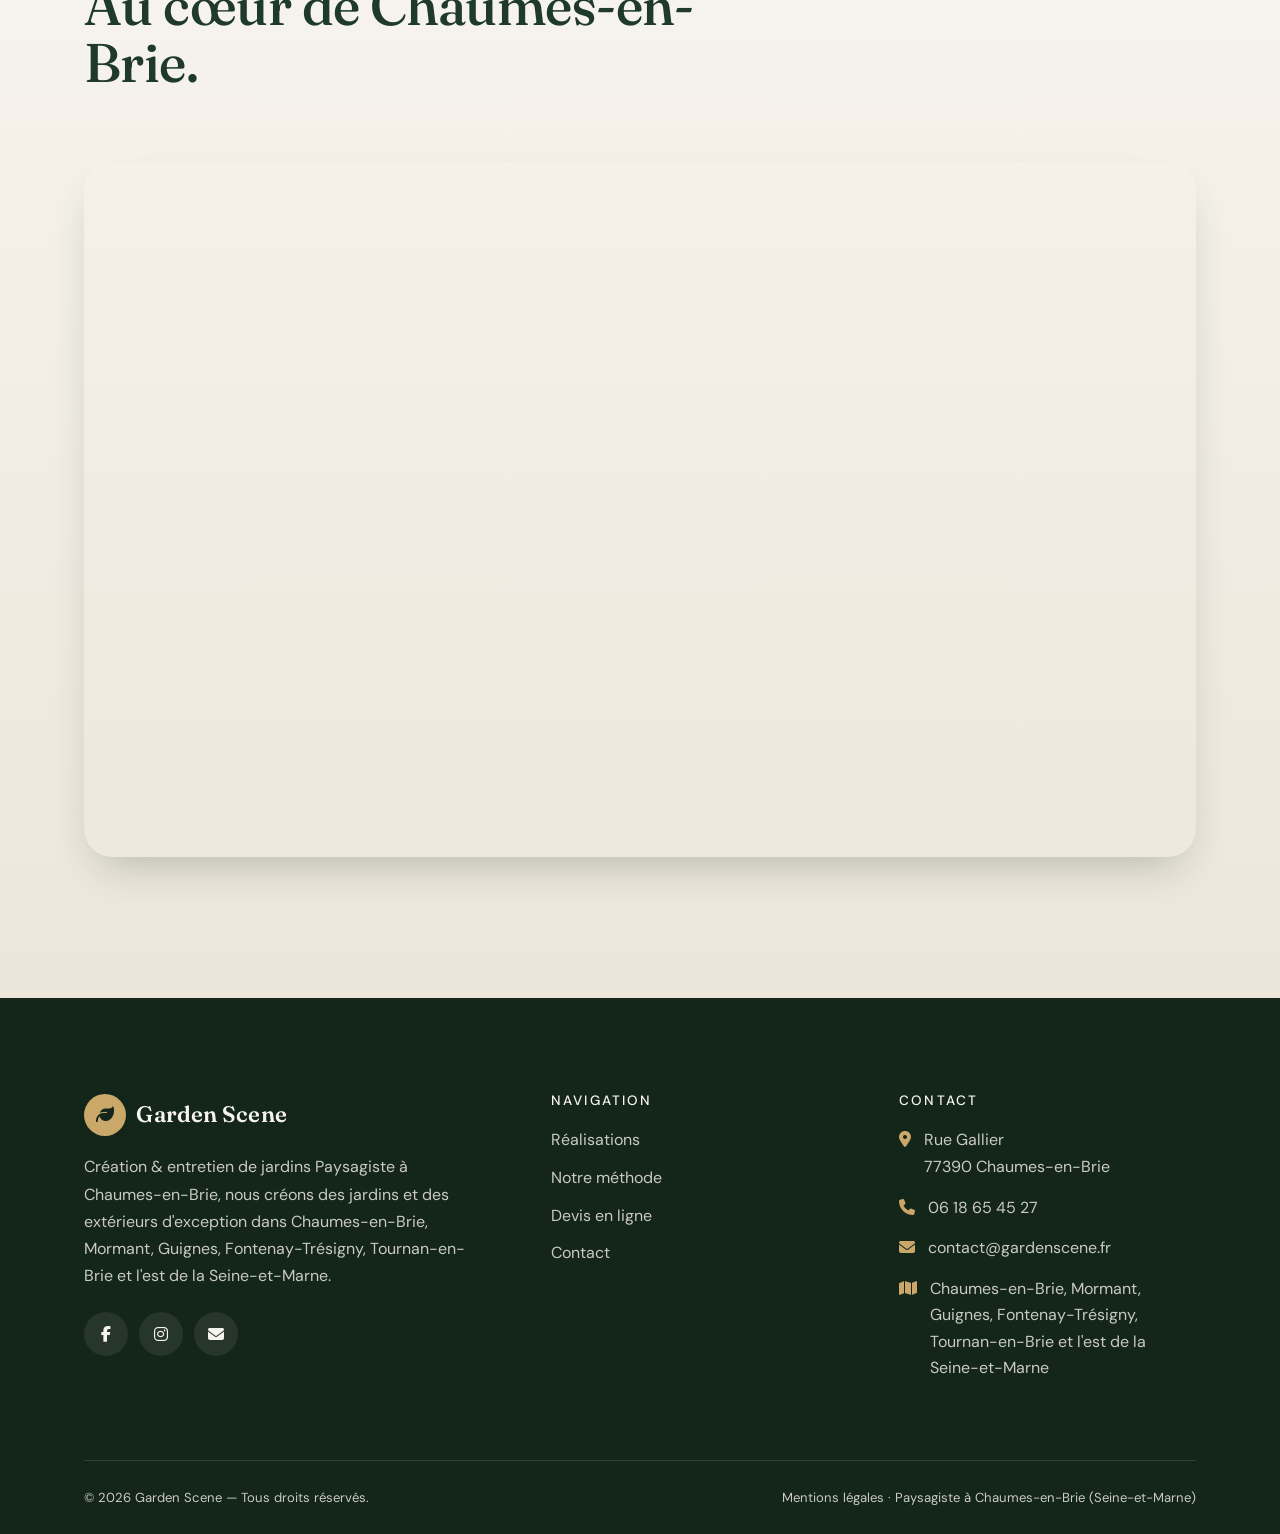
==== commit 78967998: "Personnalisation: Belleroche → Garden Scene (démo prospect) - Remplace toutes les données: nom, slog" ====
--- a/contact.html
+++ b/contact.html
@@ -2,24 +2,24 @@
 <html lang="fr">
 <!-- =========================================================================
      VARIABLES À PERSONNALISER (présentes dans ce fichier)
-     Belleroche Paysage L'art de sublimer vos extérieurs 07 68 41 22 05 +33768412205 contact@belleroche-paysage.fr
-     14 rue des Tilleuls 91230 Montgeron Essonne Montgeron, Yerres, Brunoy, Draveil et le sud-est de l'Essonne
-     4,9 https://www.facebook.com/bellerochepaysage https://www.instagram.com/belleroche.paysage https://belleroche-paysage.fr https://formspree.io/f/VOTRE_ID_FORMSPREE
-     -> Voir PERSONNALISATION.md. La carte Google Maps utilise 14 rue des Tilleuls / Montgeron.
+     Garden Scene Création & entretien de jardins 06 18 65 45 27 +33618654527 contact@gardenscene.fr
+     Rue Gallier 77390 Chaumes-en-Brie Seine-et-Marne Chaumes-en-Brie, Mormant, Guignes, Fontenay-Trésigny, Tournan-en-Brie et l'est de la Seine-et-Marne
+     5,0 # # https://garden-scene-demo.vercel.app https://formspree.io/f/VOTRE_ID_FORMSPREE
+     -> Voir PERSONNALISATION.md. La carte Google Maps utilise Rue Gallier / Chaumes-en-Brie.
      ========================================================================= -->
 <head>
   <meta charset="UTF-8">
   <meta name="viewport" content="width=device-width, initial-scale=1.0">
 
-  <title>Contact — Paysagiste à Montgeron | Belleroche Paysage</title>
-  <meta name="description" content="Contactez Belleroche Paysage, paysagiste à Montgeron (Essonne). Devis gratuit sous 24h. Téléphone 07 68 41 22 05, email contact@belleroche-paysage.fr. Intervention dans Montgeron, Yerres, Brunoy, Draveil et le sud-est de l'Essonne.">
-  <link rel="canonical" href="https://belleroche-paysage.fr/contact.html">
+  <title>Contact — Paysagiste à Chaumes-en-Brie | Garden Scene</title>
+  <meta name="description" content="Contactez Garden Scene, paysagiste à Chaumes-en-Brie (Seine-et-Marne). Devis gratuit sous 24h. Téléphone 06 18 65 45 27, email contact@gardenscene.fr. Intervention dans Chaumes-en-Brie, Mormant, Guignes, Fontenay-Trésigny, Tournan-en-Brie et l'est de la Seine-et-Marne.">
+  <link rel="canonical" href="https://garden-scene-demo.vercel.app/contact.html">
   <meta name="theme-color" content="#1F3A2D">
 
   <meta property="og:type" content="website">
-  <meta property="og:title" content="Contact — Belleroche Paysage, paysagiste à Montgeron">
-  <meta property="og:description" content="Demandez votre devis gratuit. Paysagiste à Montgeron et dans Montgeron, Yerres, Brunoy, Draveil et le sud-est de l'Essonne.">
-  <meta property="og:image" content="https://belleroche-paysage.fr/images/og-image.svg">
+  <meta property="og:title" content="Contact — Garden Scene, paysagiste à Chaumes-en-Brie">
+  <meta property="og:description" content="Demandez votre devis gratuit. Paysagiste à Chaumes-en-Brie et dans Chaumes-en-Brie, Mormant, Guignes, Fontenay-Trésigny, Tournan-en-Brie et l'est de la Seine-et-Marne.">
+  <meta property="og:image" content="https://garden-scene-demo.vercel.app/images/og-image.svg">
 
   <link rel="icon" href="data:image/svg+xml,<svg xmlns='http://www.w3.org/2000/svg' viewBox='0 0 32 32'><rect width='32' height='32' rx='8' fill='%231F3A2D'/><path d='M23 8c-9 0-15 6-15 15 9 0 15-6 15-15z' fill='%23C9A86A'/><path d='M11 22 21 11' stroke='%231F3A2D' stroke-width='1.6' fill='none'/></svg>">
 
@@ -34,19 +34,19 @@
   {
     "@context": "https://schema.org",
     "@type": "LandscapingBusiness",
-    "name": "Belleroche Paysage",
-    "url": "https://belleroche-paysage.fr",
-    "telephone": "+33768412205",
-    "email": "contact@belleroche-paysage.fr",
+    "name": "Garden Scene",
+    "url": "https://garden-scene-demo.vercel.app",
+    "telephone": "+33618654527",
+    "email": "contact@gardenscene.fr",
     "address": {
       "@type": "PostalAddress",
-      "streetAddress": "14 rue des Tilleuls",
-      "postalCode": "91230",
-      "addressLocality": "Montgeron",
-      "addressRegion": "Essonne",
+      "streetAddress": "Rue Gallier",
+      "postalCode": "77390",
+      "addressLocality": "Chaumes-en-Brie",
+      "addressRegion": "Seine-et-Marne",
       "addressCountry": "FR"
     },
-    "areaServed": "Montgeron, Yerres, Brunoy, Draveil et le sud-est de l'Essonne",
+    "areaServed": "Chaumes-en-Brie, Mormant, Guignes, Fontenay-Trésigny, Tournan-en-Brie et l'est de la Seine-et-Marne",
     "openingHours": "Mo-Fr 08:00-18:00"
   }
   </script>
@@ -57,9 +57,9 @@
   <!-- HEADER -->
   <header class="header header--solid">
     <div class="header__inner">
-      <a class="brand" href="index.html" aria-label="Belleroche Paysage — accueil">
+      <a class="brand" href="index.html" aria-label="Garden Scene — accueil">
         <span class="brand__mark"><i class="fa-solid fa-leaf" aria-hidden="true"></i></span>
-        <span class="brand__name">Belleroche Paysage<span class="brand__sub">Paysagiste</span></span>
+        <span class="brand__name">Garden Scene<span class="brand__sub">Paysagiste</span></span>
       </a>
       <nav class="nav" aria-label="Navigation principale">
         <a class="nav__link" href="realisations.html">Réalisations</a>
@@ -68,7 +68,7 @@
         <a class="nav__link" href="contact.html" aria-current="page">Contact</a>
       </nav>
       <div class="header__cta">
-        <a class="header__tel" href="tel:+33768412205"><i class="fa-solid fa-phone" aria-hidden="true"></i> 07 68 41 22 05</a>
+        <a class="header__tel" href="tel:+33618654527"><i class="fa-solid fa-phone" aria-hidden="true"></i> 06 18 65 45 27</a>
         <a class="btn btn--or" href="#form" data-magnetic="0.25">Devis gratuit</a>
         <button class="burger" aria-label="Ouvrir le menu" aria-controls="mobile-menu" aria-expanded="false"><span></span><span></span><span></span></button>
       </div>
@@ -101,20 +101,20 @@
           <div class="contact-info">
             <div class="contact-card" data-reveal>
               <span class="contact-card__icon"><i class="fa-solid fa-phone"></i></span>
-              <div><h3>Téléphone</h3><p><a href="tel:+33768412205">07 68 41 22 05</a><br><small>Du lundi au vendredi, 8h–18h</small></p></div>
+              <div><h3>Téléphone</h3><p><a href="tel:+33618654527">06 18 65 45 27</a><br><small>Du lundi au vendredi, 8h–18h</small></p></div>
             </div>
             <div class="contact-card" data-reveal data-reveal-delay="80">
               <span class="contact-card__icon"><i class="fa-solid fa-envelope"></i></span>
-              <div><h3>Email</h3><p><a href="mailto:contact@belleroche-paysage.fr">contact@belleroche-paysage.fr</a><br><small>Réponse sous 24h ouvrées</small></p></div>
+              <div><h3>Email</h3><p><a href="mailto:contact@gardenscene.fr">contact@gardenscene.fr</a><br><small>Réponse sous 24h ouvrées</small></p></div>
             </div>
             <div class="contact-card" data-reveal data-reveal-delay="160">
               <span class="contact-card__icon"><i class="fa-solid fa-location-dot"></i></span>
-              <div><h3>Adresse</h3><p>14 rue des Tilleuls<br>91230 Montgeron — Essonne</p></div>
+              <div><h3>Adresse</h3><p>Rue Gallier<br>77390 Chaumes-en-Brie — Seine-et-Marne</p></div>
             </div>
             <div class="contact-card" data-reveal data-reveal-delay="240" style="flex-direction:column;align-items:flex-start">
               <div style="display:flex;gap:1.1rem;align-items:flex-start">
                 <span class="contact-card__icon"><i class="fa-solid fa-map"></i></span>
-                <div><h3>Zones d'intervention</h3><p>Montgeron, Yerres, Brunoy, Draveil et le sud-est de l'Essonne</p></div>
+                <div><h3>Zones d'intervention</h3><p>Chaumes-en-Brie, Mormant, Guignes, Fontenay-Trésigny, Tournan-en-Brie et l'est de la Seine-et-Marne</p></div>
               </div>
               <div class="contact-zones" data-zones aria-label="Communes desservies"></div>
             </div>
@@ -126,7 +126,7 @@
             <h2 style="margin:.4rem 0 1.4rem;font-size:clamp(1.6rem,3vw,2.2rem)">Recevez votre devis gratuit</h2>
             <form class="js-form" action="https://formspree.io/f/VOTRE_ID_FORMSPREE" method="POST" novalidate>
               <input type="text" name="_gotcha" class="hp" tabindex="-1" autocomplete="off" aria-hidden="true">
-              <input type="hidden" name="_subject" value="Nouvelle demande de contact — Belleroche Paysage">
+              <input type="hidden" name="_subject" value="Nouvelle demande de contact — Garden Scene">
               <input type="hidden" name="provenance" value="Page contact">
               <div class="field-row">
                 <div class="field"><label for="c-prenom">Prénom *</label><input id="c-prenom" name="prénom" required></div>
@@ -136,7 +136,7 @@
                 <div class="field"><label for="c-tel">Téléphone *</label><input id="c-tel" name="téléphone" type="tel" required></div>
                 <div class="field"><label for="c-email">Email *</label><input id="c-email" name="email" type="email" required></div>
               </div>
-              <div class="field"><label for="c-ville">Commune du projet</label><input id="c-ville" name="commune" placeholder="Ex. : Montgeron"></div>
+              <div class="field"><label for="c-ville">Commune du projet</label><input id="c-ville" name="commune" placeholder="Ex. : Chaumes-en-Brie"></div>
               <div class="field"><label for="c-msg">Votre projet *</label><textarea id="c-msg" name="message" rows="4" required placeholder="Décrivez votre extérieur, vos envies, votre budget, vos délais…"></textarea></div>
               <button type="submit" class="btn btn--or btn--block btn--lg"><i class="fa-solid fa-paper-plane"></i> Envoyer ma demande</button>
               <p class="form-status" role="status" aria-live="polite"></p>
@@ -152,14 +152,14 @@
       <div class="container">
         <div class="section-head" data-reveal>
           <span class="eyebrow">Nous trouver</span>
-          <h2>Au cœur de Montgeron.</h2>
-        </div>
-        <!-- La carte recherche 14 rue des Tilleuls, 91230 Montgeron.
+          <h2>Au cœur de Chaumes-en-Brie.</h2>
+        </div>
+        <!-- La carte recherche Rue Gallier, 77390 Chaumes-en-Brie.
              Pour une carte « pro » avec clé API, remplacez par un embed Google Maps personnalisé. -->
         <div class="map-embed" data-reveal>
           <iframe
-            title="Localisation de Belleroche Paysage à Montgeron"
-            src="https://www.google.com/maps?q=14%20rue%20des%20Tilleuls%2C%2091230%20Montgeron&output=embed"
+            title="Localisation de Garden Scene à Chaumes-en-Brie"
+            src="https://www.google.com/maps?q=Rue+Gallier,+77390+Chaumes-en-Brie&output=embed"
             loading="lazy" referrerpolicy="no-referrer-when-downgrade" allowfullscreen></iframe>
         </div>
       </div>
@@ -171,12 +171,12 @@
     <div class="container">
       <div class="footer__grid">
         <div class="footer__about-col">
-          <a class="brand" href="index.html"><span class="brand__mark"><i class="fa-solid fa-leaf"></i></span><span class="brand__name">Belleroche Paysage</span></a>
-          <p class="footer__about">L'art de sublimer vos extérieurs Paysagiste à Montgeron, nous créons des jardins et des extérieurs d'exception dans Montgeron, Yerres, Brunoy, Draveil et le sud-est de l'Essonne.</p>
+          <a class="brand" href="index.html"><span class="brand__mark"><i class="fa-solid fa-leaf"></i></span><span class="brand__name">Garden Scene</span></a>
+          <p class="footer__about">Création & entretien de jardins Paysagiste à Chaumes-en-Brie, nous créons des jardins et des extérieurs d'exception dans Chaumes-en-Brie, Mormant, Guignes, Fontenay-Trésigny, Tournan-en-Brie et l'est de la Seine-et-Marne.</p>
           <div class="footer__social">
-            <a href="https://www.facebook.com/bellerochepaysage" aria-label="Facebook" target="_blank" rel="noopener"><i class="fa-brands fa-facebook-f"></i></a>
-            <a href="https://www.instagram.com/belleroche.paysage" aria-label="Instagram" target="_blank" rel="noopener"><i class="fa-brands fa-instagram"></i></a>
-            <a href="mailto:contact@belleroche-paysage.fr" aria-label="Email"><i class="fa-solid fa-envelope"></i></a>
+            <a href="#" aria-label="Facebook" target="_blank" rel="noopener"><i class="fa-brands fa-facebook-f"></i></a>
+            <a href="#" aria-label="Instagram" target="_blank" rel="noopener"><i class="fa-brands fa-instagram"></i></a>
+            <a href="mailto:contact@gardenscene.fr" aria-label="Email"><i class="fa-solid fa-envelope"></i></a>
           </div>
         </div>
         <div>
@@ -191,16 +191,16 @@
         <div>
           <h4>Contact</h4>
           <ul class="footer__contact">
-            <li><i class="fa-solid fa-location-dot"></i> <span>14 rue des Tilleuls<br>91230 Montgeron</span></li>
-            <li><i class="fa-solid fa-phone"></i> <a href="tel:+33768412205">07 68 41 22 05</a></li>
-            <li><i class="fa-solid fa-envelope"></i> <a href="mailto:contact@belleroche-paysage.fr">contact@belleroche-paysage.fr</a></li>
-            <li><i class="fa-solid fa-map"></i> <span>Montgeron, Yerres, Brunoy, Draveil et le sud-est de l'Essonne</span></li>
+            <li><i class="fa-solid fa-location-dot"></i> <span>Rue Gallier<br>77390 Chaumes-en-Brie</span></li>
+            <li><i class="fa-solid fa-phone"></i> <a href="tel:+33618654527">06 18 65 45 27</a></li>
+            <li><i class="fa-solid fa-envelope"></i> <a href="mailto:contact@gardenscene.fr">contact@gardenscene.fr</a></li>
+            <li><i class="fa-solid fa-map"></i> <span>Chaumes-en-Brie, Mormant, Guignes, Fontenay-Trésigny, Tournan-en-Brie et l'est de la Seine-et-Marne</span></li>
           </ul>
         </div>
       </div>
       <div class="footer__bottom">
-        <span>© <span data-year>2026</span> Belleroche Paysage — Tous droits réservés.</span>
-        <span><a href="contact.html">Mentions légales</a> · Paysagiste à Montgeron (Essonne)</span>
+        <span>© <span data-year>2026</span> Garden Scene — Tous droits réservés.</span>
+        <span><a href="contact.html">Mentions légales</a> · Paysagiste à Chaumes-en-Brie (Seine-et-Marne)</span>
       </div>
     </div>
   </footer>
